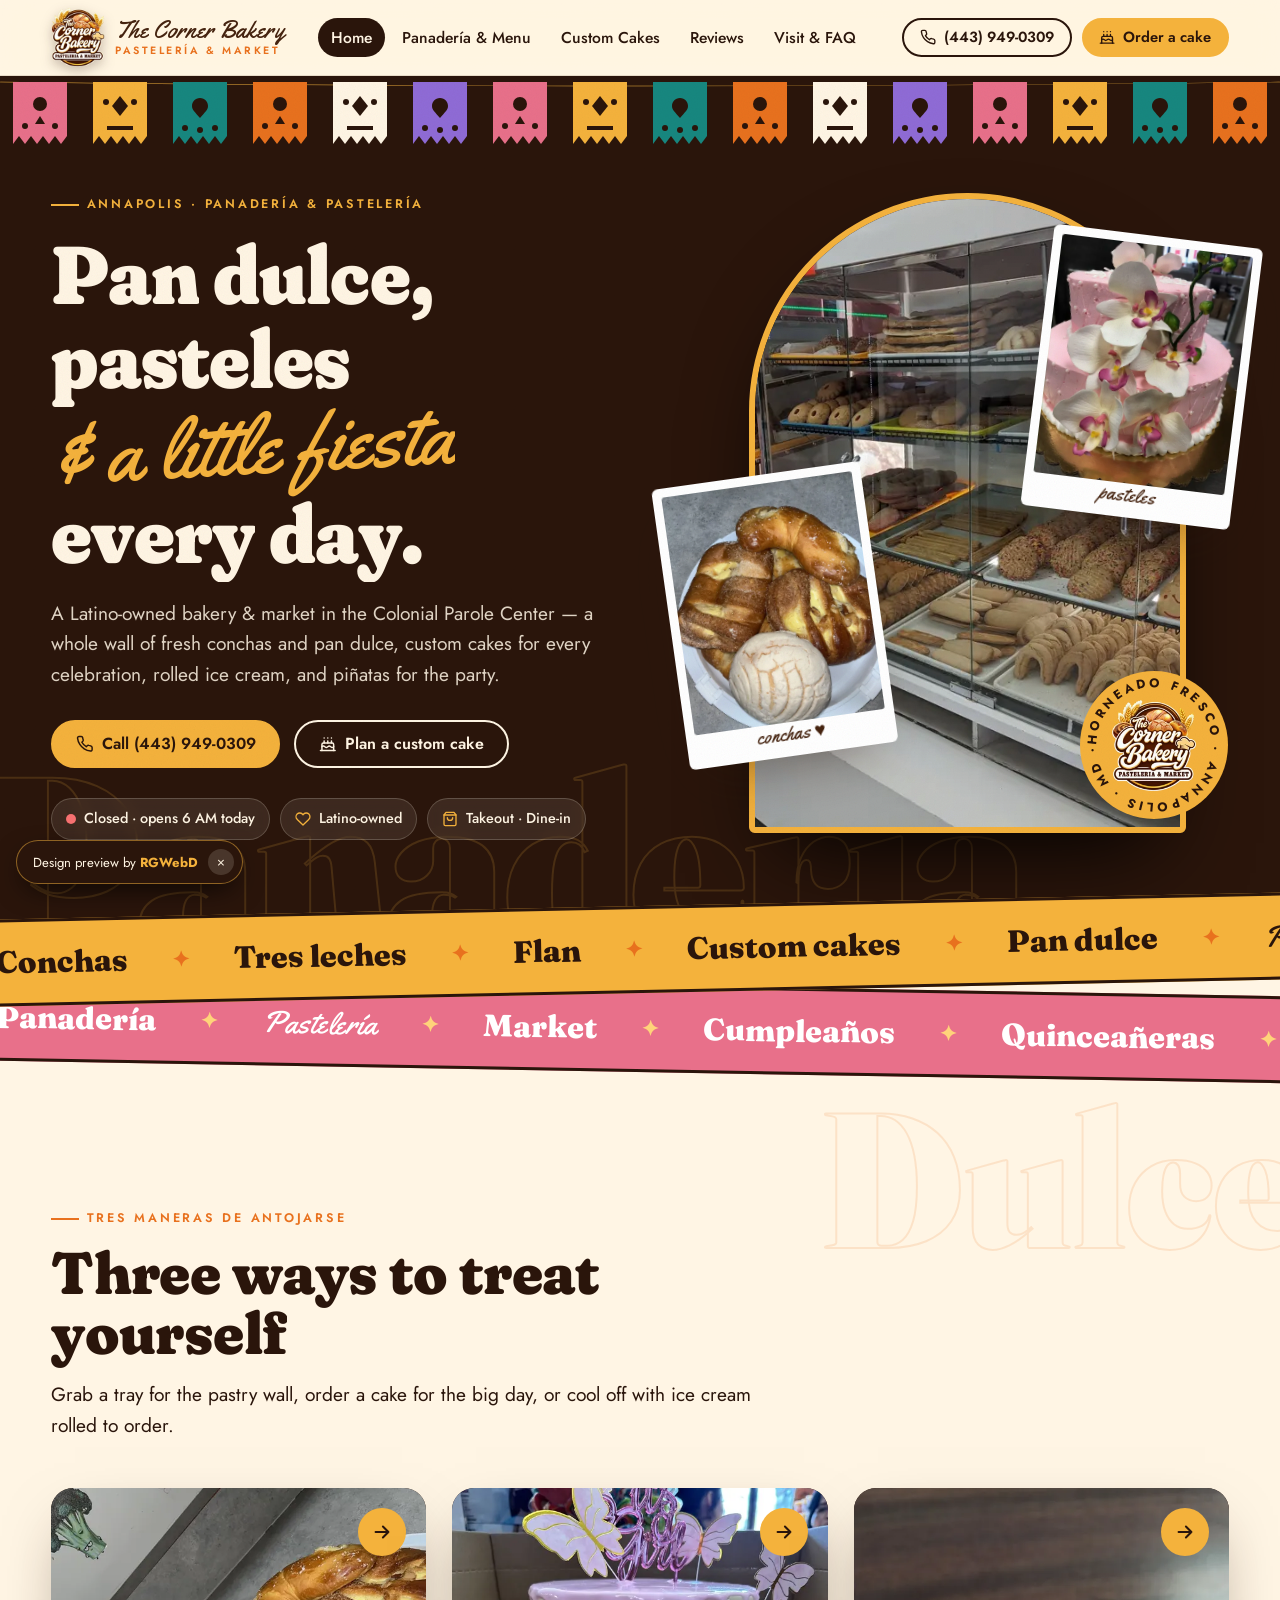
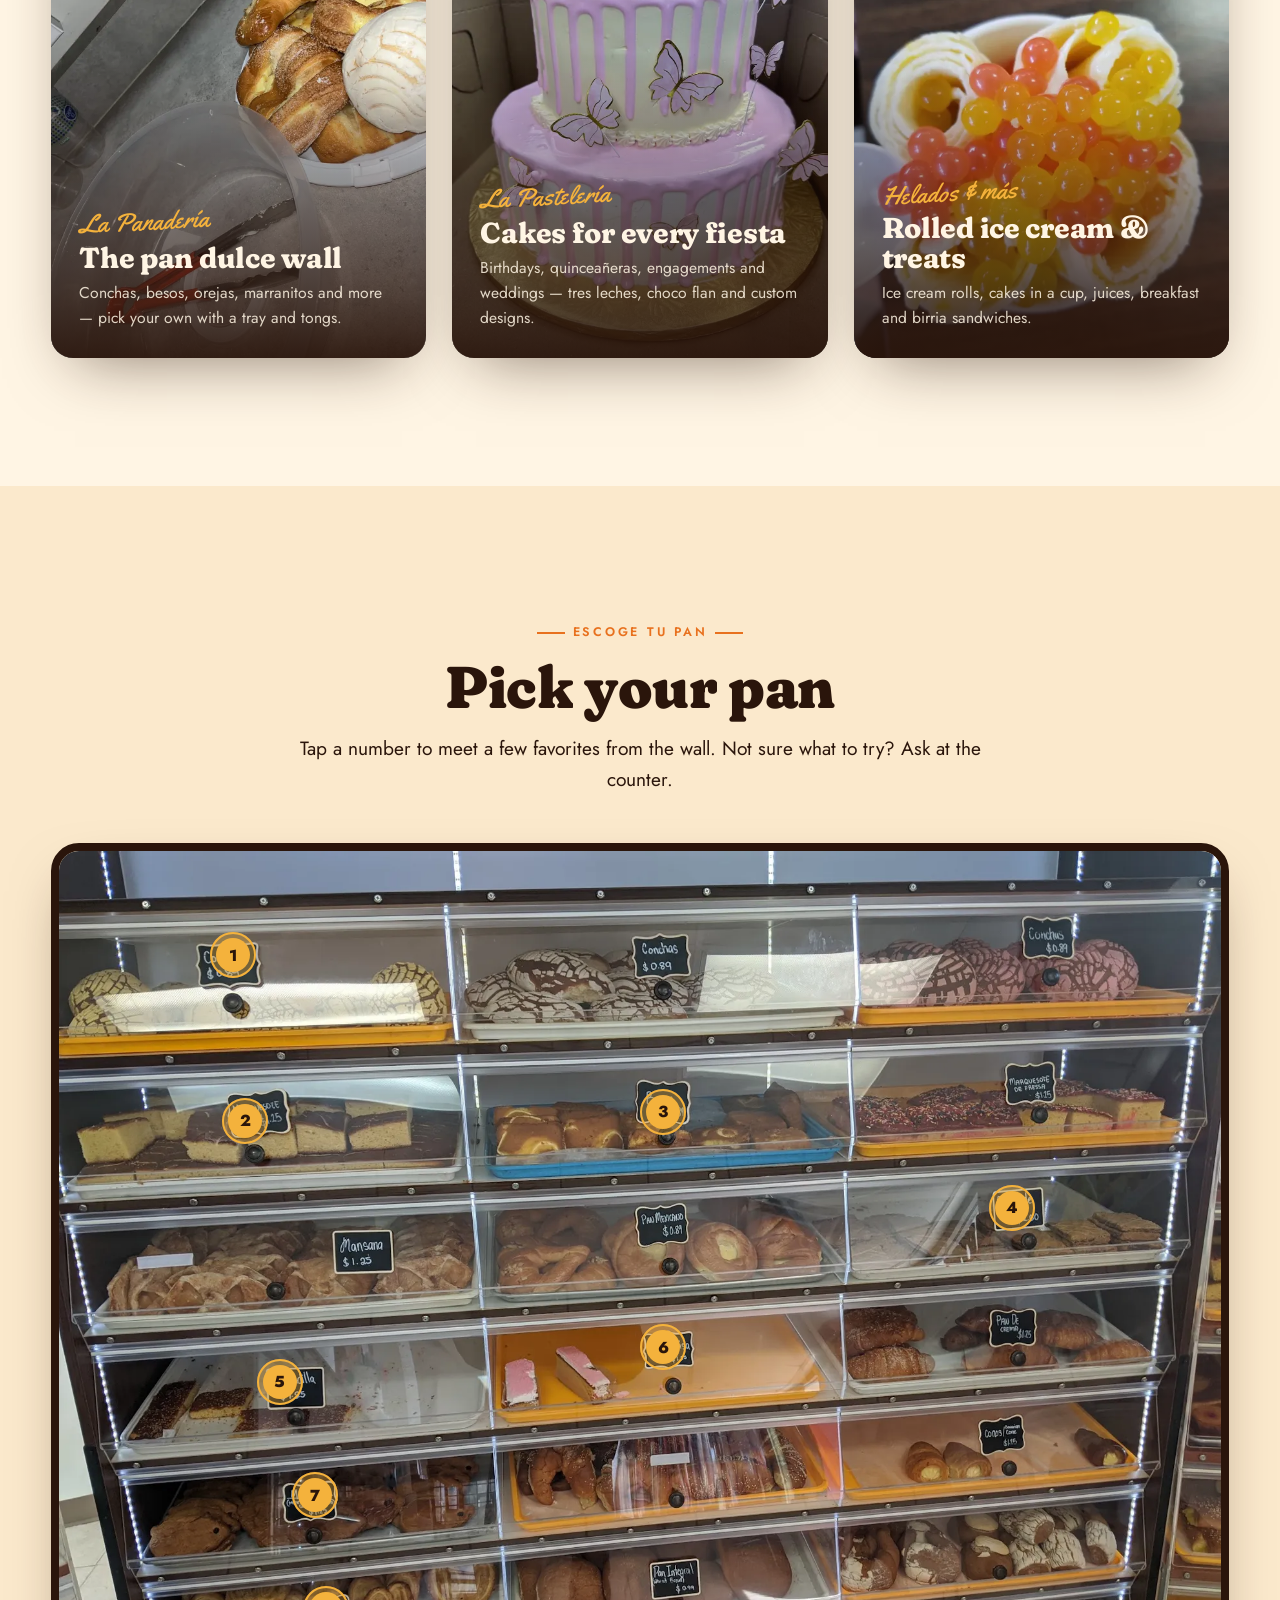
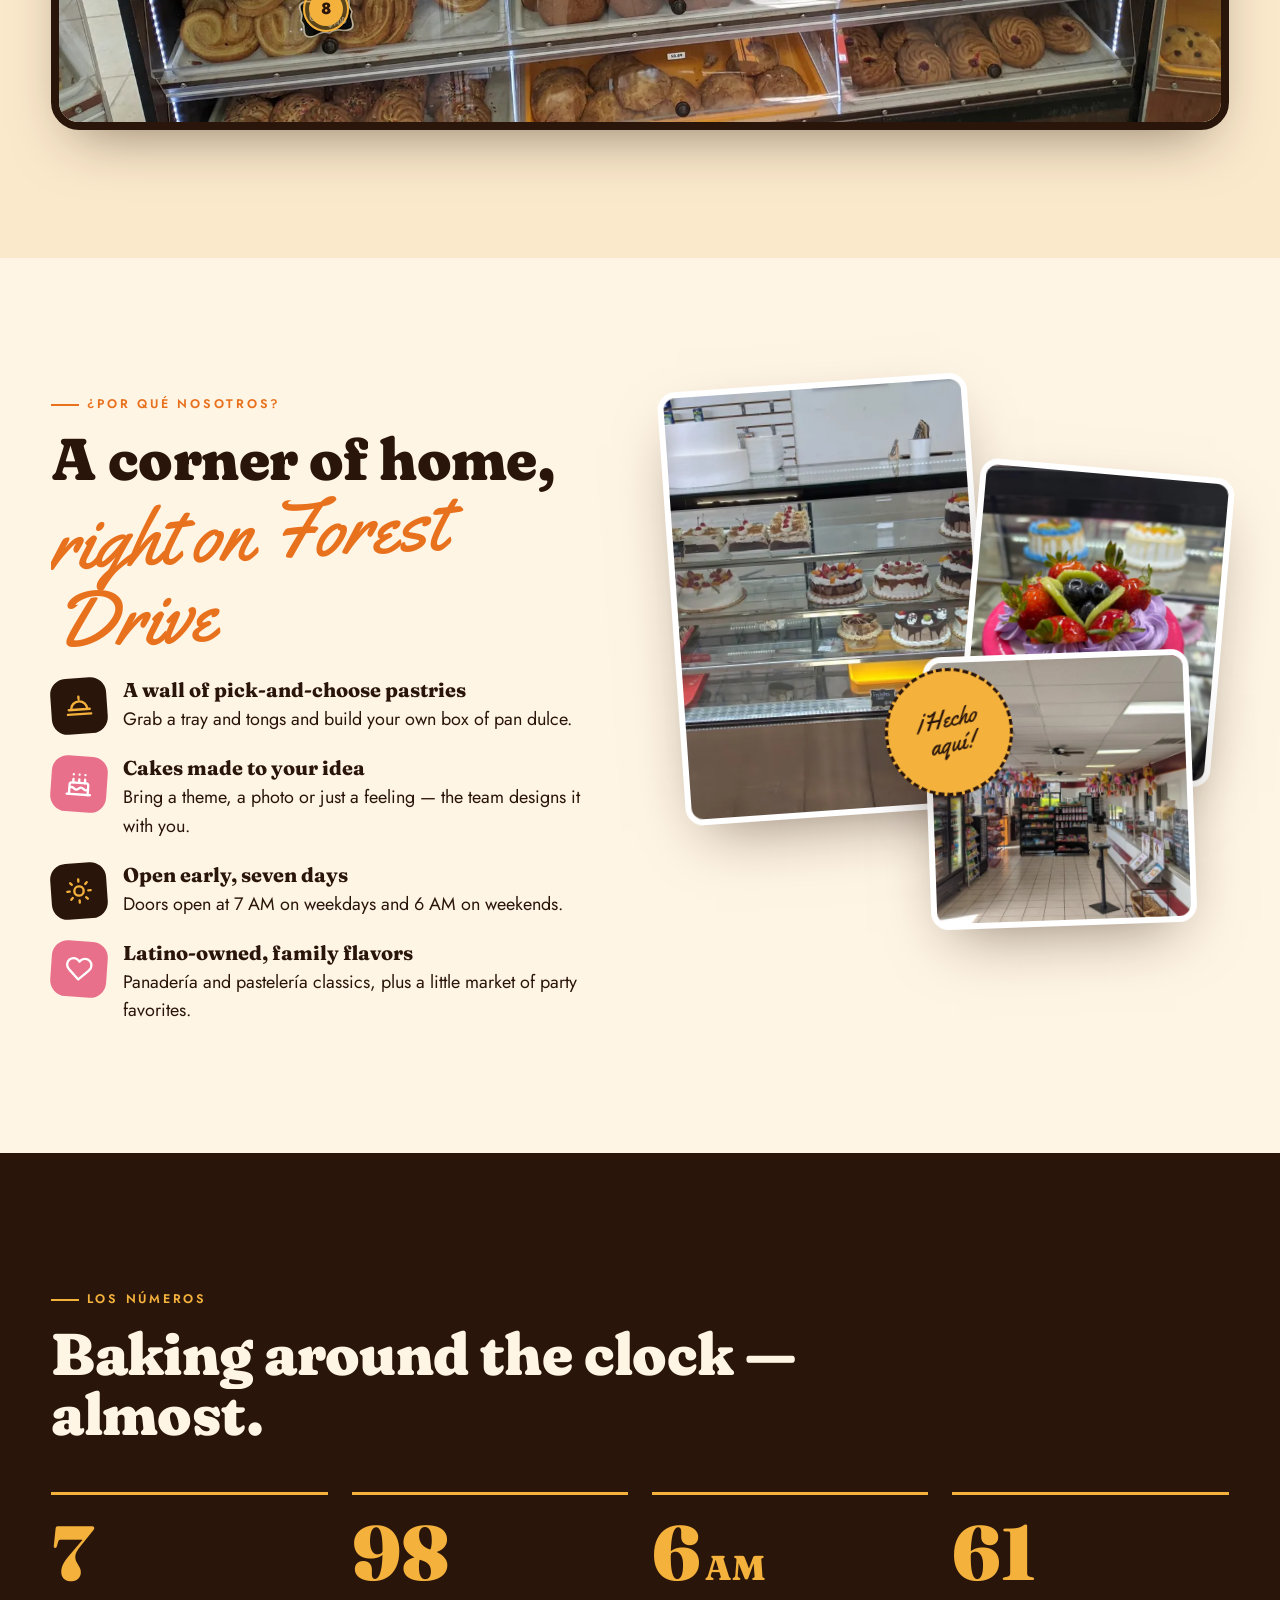
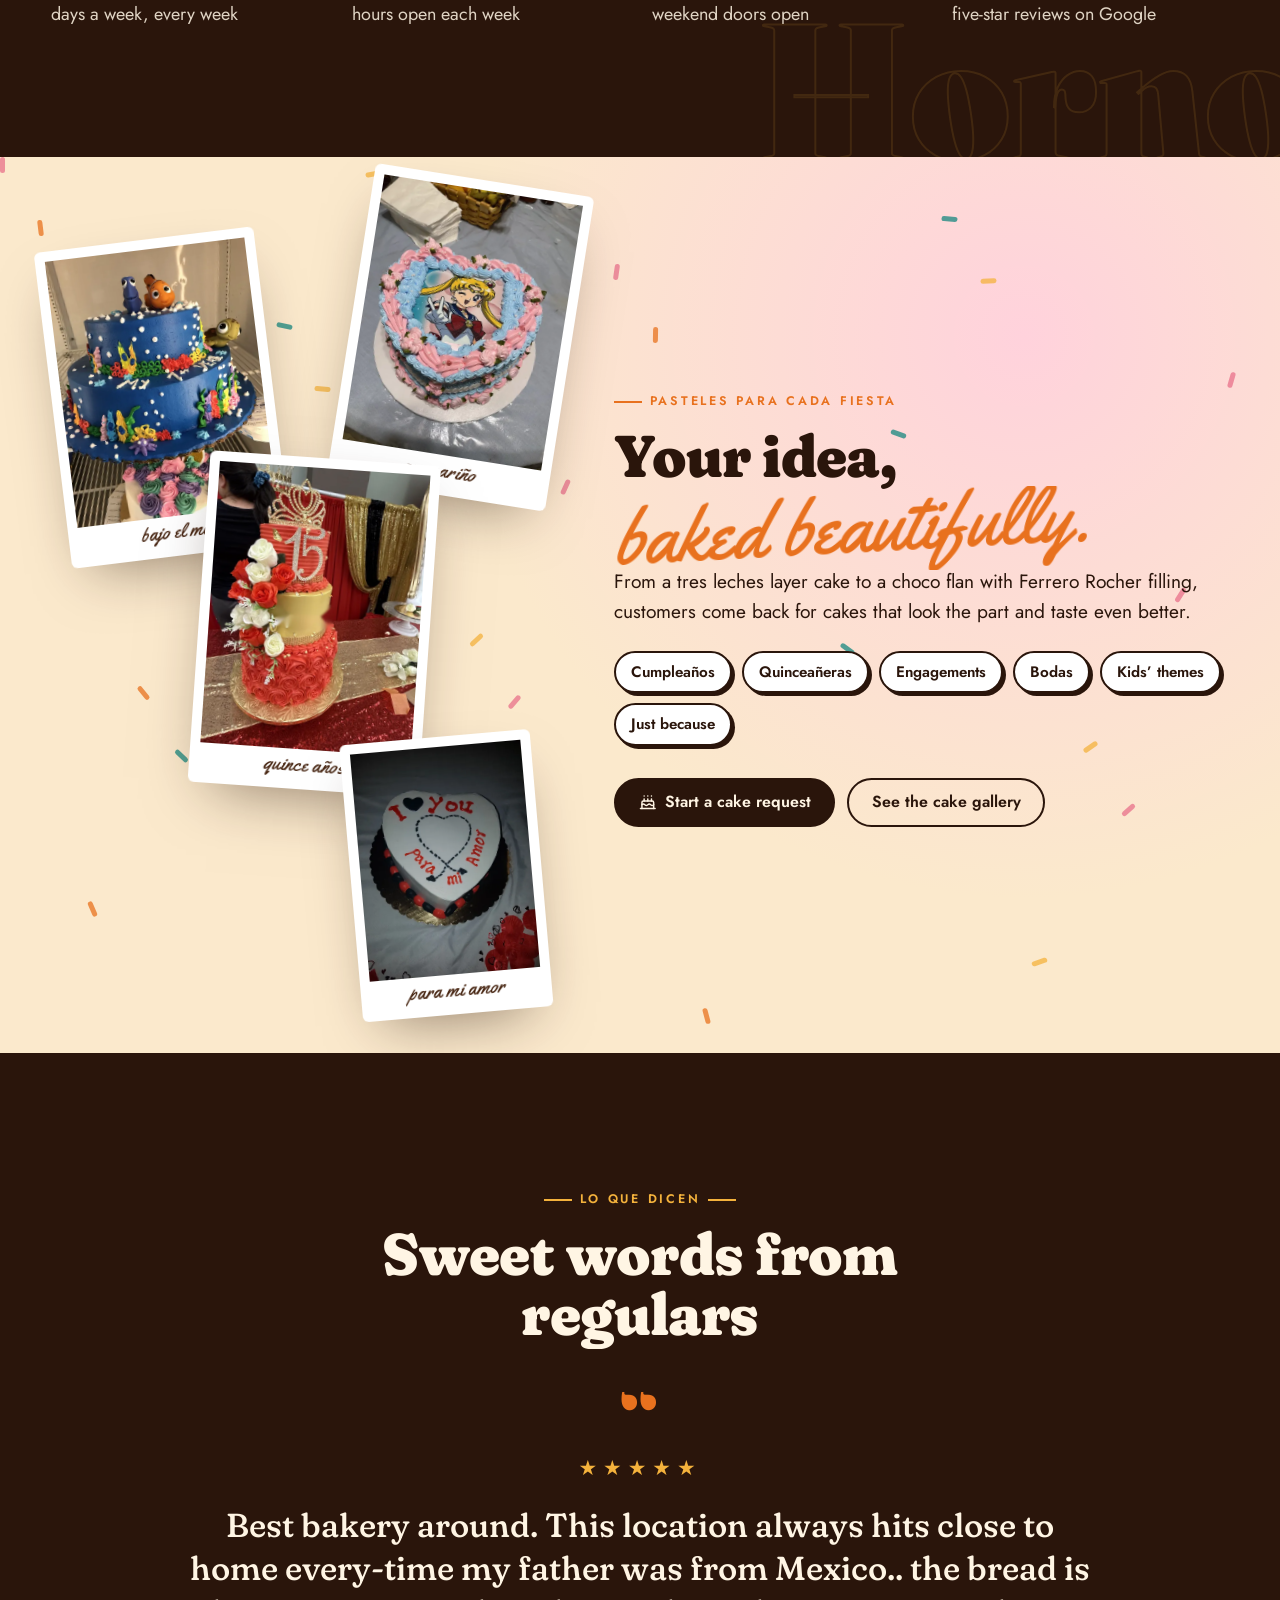
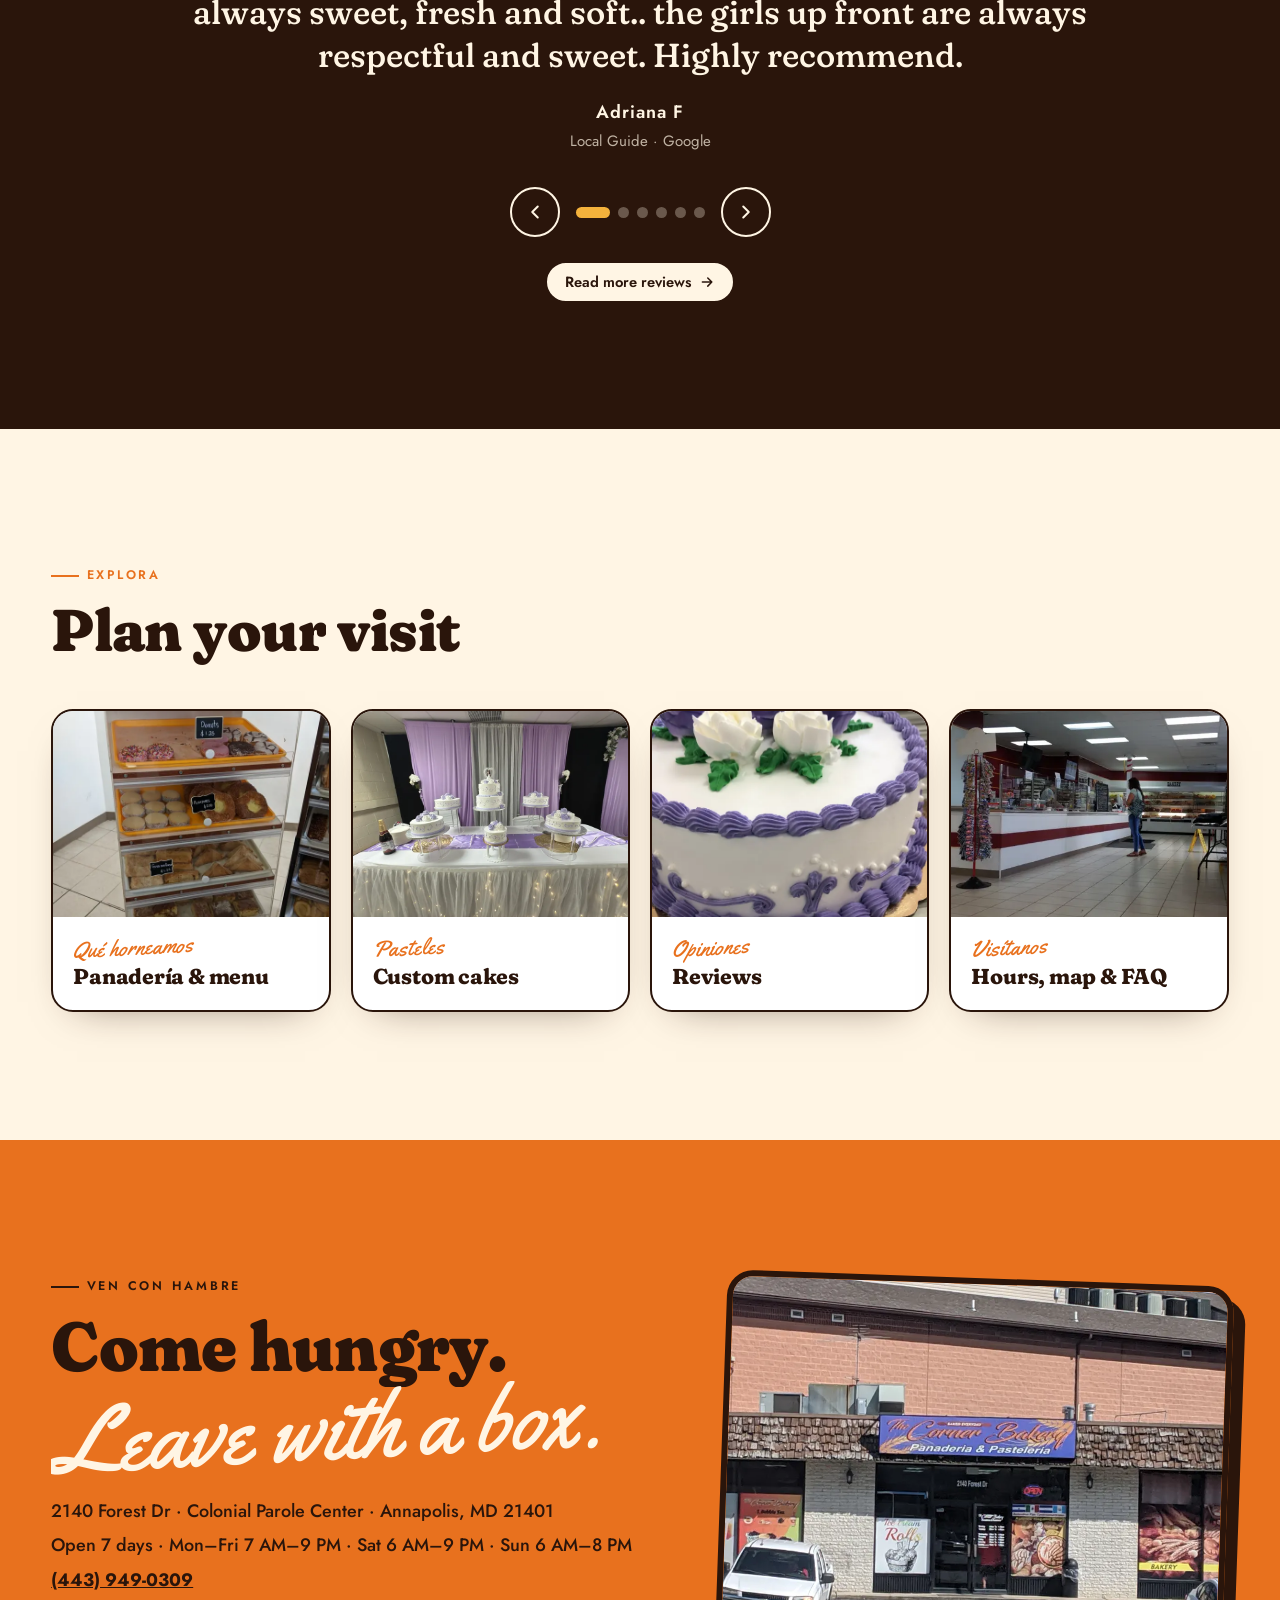
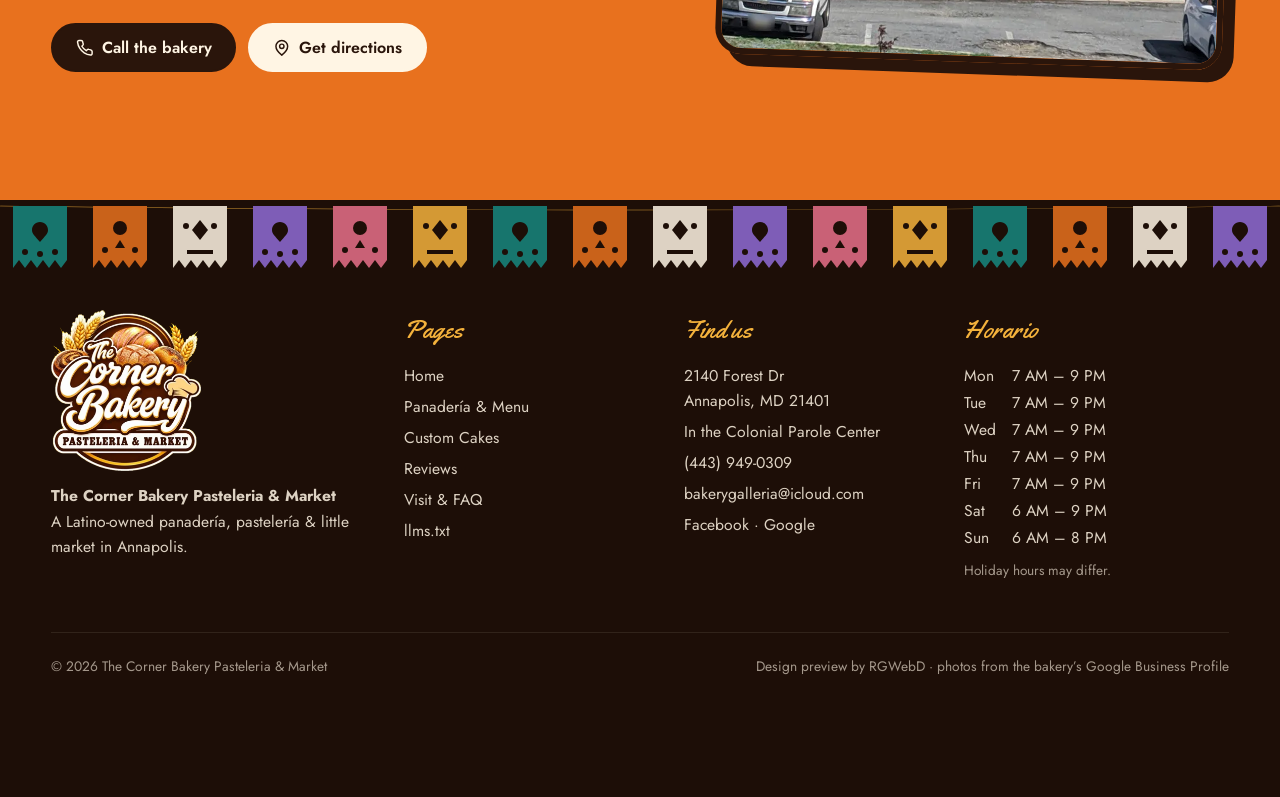
==== index.html @ e7906a36 "Build v1: 5 pages + 404, generator, SEO files" ====
<!doctype html><html lang="en"><head><meta charset="utf-8">
<meta name="viewport" content="width=device-width,initial-scale=1,viewport-fit=cover">
<title>The Corner Bakery Pastelería &amp; Market | Latino Bakery in Annapolis, MD</title><meta name="description" content="Latino-owned panadería &amp; pastelería in Annapolis, MD: conchas and pan dulce, custom birthday &amp; quinceañera cakes, tres leches, flan, rolled ice cream and piñatas. 2140 Forest Dr · (443) 949-0309.">
<link rel="canonical" href="https://rgwebd.github.io/cornerbakery-annapolis/"><meta name="theme-color" content="#2a150b">
<meta property="og:type" content="website"><meta property="og:site_name" content="The Corner Bakery Pasteleria & Market"><meta property="og:title" content="The Corner Bakery Pastelería &amp; Market | Latino Bakery in Annapolis, MD"><meta property="og:description" content="Latino-owned panadería &amp; pastelería in Annapolis, MD: conchas and pan dulce, custom birthday &amp; quinceañera cakes, tres leches, flan, rolled ice cream and piñatas. 2140 Forest Dr · (443) 949-0309."><meta property="og:url" content="https://rgwebd.github.io/cornerbakery-annapolis/"><meta property="og:image" content="https://rgwebd.github.io/cornerbakery-annapolis/assets/og-image.jpg"><meta property="og:image:width" content="1200"><meta property="og:image:height" content="630"><meta property="og:locale" content="en_US">
<meta name="twitter:card" content="summary_large_image"><meta name="twitter:title" content="The Corner Bakery Pastelería &amp; Market | Latino Bakery in Annapolis, MD"><meta name="twitter:description" content="Latino-owned panadería &amp; pastelería in Annapolis, MD: conchas and pan dulce, custom birthday &amp; quinceañera cakes, tres leches, flan, rolled ice cream and piñatas. 2140 Forest Dr · (443) 949-0309."><meta name="twitter:image" content="https://rgwebd.github.io/cornerbakery-annapolis/assets/og-image.jpg">
<link rel="icon" href="favicon.ico" sizes="any"><link rel="icon" type="image/png" sizes="32x32" href="assets/brand/favicon-32.png"><link rel="apple-touch-icon" href="apple-touch-icon.png">
<link rel="preconnect" href="https://fonts.googleapis.com"><link rel="preconnect" href="https://fonts.gstatic.com" crossorigin>
<link href="https://fonts.googleapis.com/css2?family=Fraunces:opsz,wght,SOFT,WONK@9..144,500..900,0..100,0..1&family=Jost:wght@400;500;600;700&family=Yellowtail&display=swap" rel="stylesheet">
<link rel="stylesheet" href="assets/styles.css?v=5"><script type="application/ld+json">{"@context": "https://schema.org", "@type": "Bakery", "@id": "https://rgwebd.github.io/cornerbakery-annapolis/#bakery", "name": "The Corner Bakery Pasteleria & Market", "alternateName": ["The Corner Bakery", "The Corner Bakery Cafe Panaderia y Pastelería"], "url": "https://rgwebd.github.io/cornerbakery-annapolis/", "image": ["https://rgwebd.github.io/cornerbakery-annapolis/assets/og-image.jpg", "https://rgwebd.github.io/cornerbakery-annapolis/assets/img/g23.webp", "https://rgwebd.github.io/cornerbakery-annapolis/assets/img/g24.webp"], "logo": "https://rgwebd.github.io/cornerbakery-annapolis/assets/brand/logo-640.png", "telephone": "+14439490309", "email": "bakerygalleria@icloud.com", "address": {"@type": "PostalAddress", "streetAddress": "2140 Forest Dr", "addressLocality": "Annapolis", "addressRegion": "MD", "postalCode": "21401", "addressCountry": "US"}, "geo": {"@type": "GeoCoordinates", "latitude": 38.9779628, "longitude": -76.536517}, "hasMap": "https://www.google.com/maps/place/The+Corner+Bakery+Pasteleria+%26+Market/@38.9779628,-76.536517,16z/data=!4m6!3m5!1s0x89b7f6c5efd0cb41:0xc60131baa17e5c86!8m2!3d38.9779628!4d-76.536517!16s%2Fg%2F11f4m7khv6", "sameAs": ["https://www.facebook.com/TheCornerBakeryCafePasteleria/", "https://www.google.com/maps/place/The+Corner+Bakery+Pasteleria+%26+Market/@38.9779628,-76.536517,16z/data=!4m6!3m5!1s0x89b7f6c5efd0cb41:0xc60131baa17e5c86!8m2!3d38.9779628!4d-76.536517!16s%2Fg%2F11f4m7khv6"], "servesCuisine": ["Latin American", "Bakery", "Desserts"], "openingHoursSpecification": [{"@type": "OpeningHoursSpecification", "dayOfWeek": ["Monday", "Tuesday", "Wednesday", "Thursday", "Friday"], "opens": "07:00", "closes": "21:00"}, {"@type": "OpeningHoursSpecification", "dayOfWeek": "Saturday", "opens": "06:00", "closes": "21:00"}, {"@type": "OpeningHoursSpecification", "dayOfWeek": "Sunday", "opens": "06:00", "closes": "20:00"}], "paymentAccepted": "Credit card, debit card, NFC mobile payments", "amenityFeature": [{"@type": "LocationFeatureSpecification", "name": "Takeout", "value": true}, {"@type": "LocationFeatureSpecification", "name": "Dine-in", "value": true}, {"@type": "LocationFeatureSpecification", "name": "Wheelchair accessible parking lot", "value": true}], "aggregateRating": {"@type": "AggregateRating", "ratingValue": 3.7, "reviewCount": 108, "bestRating": 5}, "review": [{"@type": "Review", "author": {"@type": "Person", "name": "Adriana F"}, "reviewRating": {"@type": "Rating", "ratingValue": 5, "bestRating": 5}, "reviewBody": "Best bakery around. This location always hits close to home every-time my father was from Mexico.. the bread is always sweet, fresh and soft.. the girls up front are always respectful and sweet. Highly recommend.", "publisher": {"@type": "Organization", "name": "Google"}}, {"@type": "Review", "author": {"@type": "Person", "name": "Andrew Crawford"}, "reviewRating": {"@type": "Rating", "ratingValue": 5, "bestRating": 5}, "reviewBody": "This place is a gem. Best Flan in the state. Very unique baked goods and treats. Swing by and check it out. The smell of the bakery will let you know you are the right place!", "publisher": {"@type": "Organization", "name": "Google"}}, {"@type": "Review", "author": {"@type": "Person", "name": "jeffey martinez"}, "reviewRating": {"@type": "Rating", "ratingValue": 5, "bestRating": 5}, "reviewBody": "This bakery did a great job making a special requested design for a birthday. The staff listened to what I wanted and surpassed our expectation! I would highly recommend them. Will definitely be coming back again", "publisher": {"@type": "Organization", "name": "Google"}}, {"@type": "Review", "author": {"@type": "Person", "name": "Monica Yupe"}, "reviewRating": {"@type": "Rating", "ratingValue": 5, "bestRating": 5}, "reviewBody": "Absolutely stunning birthday cake! Not only was it beautifully decorated, it. tasted amazing too. We will definitely come back request more cakes :)", "publisher": {"@type": "Organization", "name": "Google"}}, {"@type": "Review", "author": {"@type": "Person", "name": "Madeleine Sofia Sanchez"}, "reviewRating": {"@type": "Rating", "ratingValue": 5, "bestRating": 5}, "reviewBody": "My brother ordered me a choco flan with rocher ferrero filling and it was so good 😊 All my guest really loved the taste of the cake as well. Thank you for this wonderful birthday cake.", "publisher": {"@type": "Organization", "name": "Google"}}, {"@type": "Review", "author": {"@type": "Person", "name": "M F"}, "reviewRating": {"@type": "Rating", "ratingValue": 5, "bestRating": 5}, "reviewBody": "I ordered a custom cake for my son’s 2nd birthday , it was better than expected and it was delicious. 100% recommend and will be ordering from here again.", "publisher": {"@type": "Organization", "name": "Google"}}], "knowsAbout": ["Pan dulce", "Conchas", "Custom cakes", "Birthday cakes", "Tres leches cake", "Flan", "Rolled ice cream", "Piñatas"]}</script><script type="application/ld+json">{"@context": "https://schema.org", "@type": "WebSite", "name": "The Corner Bakery Pasteleria & Market", "url": "https://rgwebd.github.io/cornerbakery-annapolis/"}</script></head><body class="grain"><a class="skip" href="#main">Skip to content</a><div class="progress" aria-hidden="true"></div>
<div class="holiday" role="note" hidden><b>Thanksgiving week:</b> our flyer says we’re <i lang="es">¡abierto toda la noche!</i> on Thu, Nov 26 — holiday hours may differ, so <a href="tel:+14439490309">call (443) 949-0309</a> to confirm. <button type="button" aria-label="Dismiss holiday notice" style="position:absolute;right:10px;top:50%;translate:0 -50%;background:none;border:0;color:inherit;font-size:1.2rem">×</button></div>
<header class="nav"><div class="wrap">
<a class="brand" href="index.html" aria-label="The Corner Bakery home"><img src="assets/brand/logo-160.webp" width="160" height="173" alt="The Corner Bakery logo"><span><b>The Corner Bakery</b><small>Pastelería &amp; Market</small></span></a>
<nav aria-label="Main"><ul class="menu"><li><a href="index.html" aria-current="page">Home</a></li><li><a href="menu.html">Panadería & Menu</a></li><li><a href="cakes.html">Custom Cakes</a></li><li><a href="reviews.html">Reviews</a></li><li><a href="visit.html">Visit & FAQ</a></li></ul></nav>
<div class="nav-cta"><a class="btn ghost sm hide-m mag" href="tel:+14439490309"><svg viewBox="0 0 24 24" fill="none" stroke="currentColor" stroke-width="2" stroke-linecap="round" stroke-linejoin="round" aria-hidden="true"><path d="M22 16.9v3a2 2 0 0 1-2.2 2 19.8 19.8 0 0 1-8.6-3.1 19.5 19.5 0 0 1-6-6A19.8 19.8 0 0 1 2.1 4.2 2 2 0 0 1 4.1 2h3a2 2 0 0 1 2 1.7c.1 1 .4 1.9.7 2.8a2 2 0 0 1-.5 2.1L8 9.9a16 16 0 0 0 6 6l1.3-1.3a2 2 0 0 1 2.1-.4c.9.3 1.8.6 2.8.7a2 2 0 0 1 1.7 2z"/></svg>(443) 949-0309</a><a class="btn gold sm mag" href="cakes.html#order"><svg viewBox="0 0 24 24" fill="none" stroke="currentColor" stroke-width="2" stroke-linecap="round" stroke-linejoin="round" aria-hidden="true"><path d="M20 21v-8a2 2 0 0 0-2-2H6a2 2 0 0 0-2 2v8"/><path d="M4 16s.5-1 2-1 2.5 2 4 2 2.5-2 4-2 2.5 2 4 2 2-1 2-1"/><path d="M2 21h20M7 8v3M12 8v3M17 8v3M7 4h.01M12 4h.01M17 4h.01"/></svg>Order a cake</a>
<button class="burger" type="button" aria-label="Open menu" aria-expanded="false" aria-controls="drawer"><span></span></button></div>
</div></header>
<div class="drawer" id="drawer" aria-hidden="true"><a class="dl" href="index.html" aria-current="page">Home<small>Inicio</small></a><a class="dl" href="menu.html">Panadería & Menu<small>Qué horneamos</small></a><a class="dl" href="cakes.html">Custom Cakes<small>Pasteles</small></a><a class="dl" href="reviews.html">Reviews<small>Opiniones</small></a><a class="dl" href="visit.html">Visit & FAQ<small>Visítanos</small></a><div class="row"><a class="btn gold" href="tel:+14439490309"><svg viewBox="0 0 24 24" fill="none" stroke="currentColor" stroke-width="2" stroke-linecap="round" stroke-linejoin="round" aria-hidden="true"><path d="M22 16.9v3a2 2 0 0 1-2.2 2 19.8 19.8 0 0 1-8.6-3.1 19.5 19.5 0 0 1-6-6A19.8 19.8 0 0 1 2.1 4.2 2 2 0 0 1 4.1 2h3a2 2 0 0 1 2 1.7c.1 1 .4 1.9.7 2.8a2 2 0 0 1-.5 2.1L8 9.9a16 16 0 0 0 6 6l1.3-1.3a2 2 0 0 1 2.1-.4c.9.3 1.8.6 2.8.7a2 2 0 0 1 1.7 2z"/></svg>Call (443) 949-0309</a><a class="btn light" href="https://www.google.com/maps/dir/?api=1&destination=The+Corner+Bakery+Pasteleria+%26+Market%2C+2140+Forest+Dr%2C+Annapolis%2C+MD+21401" target="_blank" rel="noopener"><svg viewBox="0 0 24 24" fill="none" stroke="currentColor" stroke-width="2" stroke-linecap="round" stroke-linejoin="round" aria-hidden="true"><path d="M20 10c0 6-8 12-8 12S4 16 4 10a8 8 0 0 1 16 0z"/><circle cx="12" cy="10" r="3"/></svg>Directions</a></div></div><main id="main">
<div class="loader" aria-hidden="true"><div class="half t"></div><div class="half b"></div><div class="lc"><svg class="steam" viewBox="0 0 100 60"><path d="M30 58c-8-12 8-18 0-30s6-18 0-26"/><path d="M50 58c-8-12 8-18 0-30s6-18 0-26"/><path d="M70 58c-8-12 8-18 0-30s6-18 0-26"/></svg><img src="assets/brand/logo-320.webp" width="320" height="345" alt=""><p>Recién horneado…</p></div></div>
<section class="hero"><div class="picado" aria-hidden="true"><svg viewBox="0 0 100 20" preserveAspectRatio="none"><path d="M0 6 Q50 14 100 6" stroke="#f4b23c" stroke-width=".4" fill="none"/></svg><ul><li><svg viewBox="0 0 54 62" aria-hidden="true"><defs><mask id="pm0"><rect width="54" height="62" fill="#fff"/><g fill="#000"><circle cx="27" cy="22" r="7"/><path d="M27 34l5 8h-10z"/><circle cx="12" cy="44" r="3"/><circle cx="42" cy="44" r="3"/><path d="M0 62 6 54l6 8 6-8 6 8 6-8 6 8 6-8 6 8 6-8v8z"/></g></mask></defs><rect width="54" height="62" fill="#e8708a" mask="url(#pm0)"/></svg></li><li><svg viewBox="0 0 54 62" aria-hidden="true"><defs><mask id="pm1"><rect width="54" height="62" fill="#fff"/><g fill="#000"><path d="M27 14l8 10-8 10-8-10z"/><circle cx="13" cy="20" r="3"/><circle cx="41" cy="20" r="3"/><path d="M14 44h26v4H14z"/><path d="M0 62 6 54l6 8 6-8 6 8 6-8 6 8 6-8 6 8 6-8v8z"/></g></mask></defs><rect width="54" height="62" fill="#f4b23c" mask="url(#pm1)"/></svg></li><li><svg viewBox="0 0 54 62" aria-hidden="true"><defs><mask id="pm2"><rect width="54" height="62" fill="#fff"/><g fill="#000"><path d="M27 16c5 0 8 4 8 8s-3 6-8 12c-5-6-8-8-8-12s3-8 8-8z"/><circle cx="12" cy="46" r="3"/><circle cx="27" cy="48" r="3"/><circle cx="42" cy="46" r="3"/><path d="M0 62 6 54l6 8 6-8 6 8 6-8 6 8 6-8 6 8 6-8v8z"/></g></mask></defs><rect width="54" height="62" fill="#17877f" mask="url(#pm2)"/></svg></li><li><svg viewBox="0 0 54 62" aria-hidden="true"><defs><mask id="pm3"><rect width="54" height="62" fill="#fff"/><g fill="#000"><circle cx="27" cy="22" r="7"/><path d="M27 34l5 8h-10z"/><circle cx="12" cy="44" r="3"/><circle cx="42" cy="44" r="3"/><path d="M0 62 6 54l6 8 6-8 6 8 6-8 6 8 6-8 6 8 6-8v8z"/></g></mask></defs><rect width="54" height="62" fill="#e8711e" mask="url(#pm3)"/></svg></li><li><svg viewBox="0 0 54 62" aria-hidden="true"><defs><mask id="pm4"><rect width="54" height="62" fill="#fff"/><g fill="#000"><path d="M27 14l8 10-8 10-8-10z"/><circle cx="13" cy="20" r="3"/><circle cx="41" cy="20" r="3"/><path d="M14 44h26v4H14z"/><path d="M0 62 6 54l6 8 6-8 6 8 6-8 6 8 6-8 6 8 6-8v8z"/></g></mask></defs><rect width="54" height="62" fill="#fff5e4" mask="url(#pm4)"/></svg></li><li><svg viewBox="0 0 54 62" aria-hidden="true"><defs><mask id="pm5"><rect width="54" height="62" fill="#fff"/><g fill="#000"><path d="M27 16c5 0 8 4 8 8s-3 6-8 12c-5-6-8-8-8-12s3-8 8-8z"/><circle cx="12" cy="46" r="3"/><circle cx="27" cy="48" r="3"/><circle cx="42" cy="46" r="3"/><path d="M0 62 6 54l6 8 6-8 6 8 6-8 6 8 6-8 6 8 6-8v8z"/></g></mask></defs><rect width="54" height="62" fill="#8f6bd6" mask="url(#pm5)"/></svg></li><li><svg viewBox="0 0 54 62" aria-hidden="true"><defs><mask id="pm6"><rect width="54" height="62" fill="#fff"/><g fill="#000"><circle cx="27" cy="22" r="7"/><path d="M27 34l5 8h-10z"/><circle cx="12" cy="44" r="3"/><circle cx="42" cy="44" r="3"/><path d="M0 62 6 54l6 8 6-8 6 8 6-8 6 8 6-8 6 8 6-8v8z"/></g></mask></defs><rect width="54" height="62" fill="#e8708a" mask="url(#pm6)"/></svg></li><li><svg viewBox="0 0 54 62" aria-hidden="true"><defs><mask id="pm7"><rect width="54" height="62" fill="#fff"/><g fill="#000"><path d="M27 14l8 10-8 10-8-10z"/><circle cx="13" cy="20" r="3"/><circle cx="41" cy="20" r="3"/><path d="M14 44h26v4H14z"/><path d="M0 62 6 54l6 8 6-8 6 8 6-8 6 8 6-8 6 8 6-8v8z"/></g></mask></defs><rect width="54" height="62" fill="#f4b23c" mask="url(#pm7)"/></svg></li><li><svg viewBox="0 0 54 62" aria-hidden="true"><defs><mask id="pm8"><rect width="54" height="62" fill="#fff"/><g fill="#000"><path d="M27 16c5 0 8 4 8 8s-3 6-8 12c-5-6-8-8-8-12s3-8 8-8z"/><circle cx="12" cy="46" r="3"/><circle cx="27" cy="48" r="3"/><circle cx="42" cy="46" r="3"/><path d="M0 62 6 54l6 8 6-8 6 8 6-8 6 8 6-8 6 8 6-8v8z"/></g></mask></defs><rect width="54" height="62" fill="#17877f" mask="url(#pm8)"/></svg></li><li><svg viewBox="0 0 54 62" aria-hidden="true"><defs><mask id="pm9"><rect width="54" height="62" fill="#fff"/><g fill="#000"><circle cx="27" cy="22" r="7"/><path d="M27 34l5 8h-10z"/><circle cx="12" cy="44" r="3"/><circle cx="42" cy="44" r="3"/><path d="M0 62 6 54l6 8 6-8 6 8 6-8 6 8 6-8 6 8 6-8v8z"/></g></mask></defs><rect width="54" height="62" fill="#e8711e" mask="url(#pm9)"/></svg></li><li><svg viewBox="0 0 54 62" aria-hidden="true"><defs><mask id="pm10"><rect width="54" height="62" fill="#fff"/><g fill="#000"><path d="M27 14l8 10-8 10-8-10z"/><circle cx="13" cy="20" r="3"/><circle cx="41" cy="20" r="3"/><path d="M14 44h26v4H14z"/><path d="M0 62 6 54l6 8 6-8 6 8 6-8 6 8 6-8 6 8 6-8v8z"/></g></mask></defs><rect width="54" height="62" fill="#fff5e4" mask="url(#pm10)"/></svg></li><li><svg viewBox="0 0 54 62" aria-hidden="true"><defs><mask id="pm11"><rect width="54" height="62" fill="#fff"/><g fill="#000"><path d="M27 16c5 0 8 4 8 8s-3 6-8 12c-5-6-8-8-8-12s3-8 8-8z"/><circle cx="12" cy="46" r="3"/><circle cx="27" cy="48" r="3"/><circle cx="42" cy="46" r="3"/><path d="M0 62 6 54l6 8 6-8 6 8 6-8 6 8 6-8 6 8 6-8v8z"/></g></mask></defs><rect width="54" height="62" fill="#8f6bd6" mask="url(#pm11)"/></svg></li><li><svg viewBox="0 0 54 62" aria-hidden="true"><defs><mask id="pm12"><rect width="54" height="62" fill="#fff"/><g fill="#000"><circle cx="27" cy="22" r="7"/><path d="M27 34l5 8h-10z"/><circle cx="12" cy="44" r="3"/><circle cx="42" cy="44" r="3"/><path d="M0 62 6 54l6 8 6-8 6 8 6-8 6 8 6-8 6 8 6-8v8z"/></g></mask></defs><rect width="54" height="62" fill="#e8708a" mask="url(#pm12)"/></svg></li><li><svg viewBox="0 0 54 62" aria-hidden="true"><defs><mask id="pm13"><rect width="54" height="62" fill="#fff"/><g fill="#000"><path d="M27 14l8 10-8 10-8-10z"/><circle cx="13" cy="20" r="3"/><circle cx="41" cy="20" r="3"/><path d="M14 44h26v4H14z"/><path d="M0 62 6 54l6 8 6-8 6 8 6-8 6 8 6-8 6 8 6-8v8z"/></g></mask></defs><rect width="54" height="62" fill="#f4b23c" mask="url(#pm13)"/></svg></li><li><svg viewBox="0 0 54 62" aria-hidden="true"><defs><mask id="pm14"><rect width="54" height="62" fill="#fff"/><g fill="#000"><path d="M27 16c5 0 8 4 8 8s-3 6-8 12c-5-6-8-8-8-12s3-8 8-8z"/><circle cx="12" cy="46" r="3"/><circle cx="27" cy="48" r="3"/><circle cx="42" cy="46" r="3"/><path d="M0 62 6 54l6 8 6-8 6 8 6-8 6 8 6-8 6 8 6-8v8z"/></g></mask></defs><rect width="54" height="62" fill="#17877f" mask="url(#pm14)"/></svg></li><li><svg viewBox="0 0 54 62" aria-hidden="true"><defs><mask id="pm15"><rect width="54" height="62" fill="#fff"/><g fill="#000"><circle cx="27" cy="22" r="7"/><path d="M27 34l5 8h-10z"/><circle cx="12" cy="44" r="3"/><circle cx="42" cy="44" r="3"/><path d="M0 62 6 54l6 8 6-8 6 8 6-8 6 8 6-8 6 8 6-8v8z"/></g></mask></defs><rect width="54" height="62" fill="#e8711e" mask="url(#pm15)"/></svg></li></ul></div><div class="giant" aria-hidden="true">Panadería</div>
<div class="wrap hero-grid">
<div class="hero-copy"><span class="eyebrow" style="color:var(--gold)">Annapolis · Panadería &amp; Pastelería</span>
<h1 class="split" style="margin-top:18px">Pan dulce, pasteles <span class="script">&amp; a little fiesta</span> every day.</h1>
<p class="lead rv d2">A Latino-owned bakery &amp; market in the Colonial Parole Center — a whole wall of fresh conchas and pan dulce, custom cakes for every celebration, rolled ice cream, and piñatas for the party.</p>
<div class="ctas rv d3"><a class="btn gold mag" href="tel:+14439490309"><svg viewBox="0 0 24 24" fill="none" stroke="currentColor" stroke-width="2" stroke-linecap="round" stroke-linejoin="round" aria-hidden="true"><path d="M22 16.9v3a2 2 0 0 1-2.2 2 19.8 19.8 0 0 1-8.6-3.1 19.5 19.5 0 0 1-6-6A19.8 19.8 0 0 1 2.1 4.2 2 2 0 0 1 4.1 2h3a2 2 0 0 1 2 1.7c.1 1 .4 1.9.7 2.8a2 2 0 0 1-.5 2.1L8 9.9a16 16 0 0 0 6 6l1.3-1.3a2 2 0 0 1 2.1-.4c.9.3 1.8.6 2.8.7a2 2 0 0 1 1.7 2z"/></svg>Call (443) 949-0309</a><a class="btn ghost light mag" href="cakes.html#order"><svg viewBox="0 0 24 24" fill="none" stroke="currentColor" stroke-width="2" stroke-linecap="round" stroke-linejoin="round" aria-hidden="true"><path d="M20 21v-8a2 2 0 0 0-2-2H6a2 2 0 0 0-2 2v8"/><path d="M4 16s.5-1 2-1 2.5 2 4 2 2.5-2 4-2 2.5 2 4 2 2-1 2-1"/><path d="M2 21h20M7 8v3M12 8v3M17 8v3M7 4h.01M12 4h.01M17 4h.01"/></svg>Plan a custom cake</a></div>
<div class="trust rv d3"><span class="chip live" aria-live="polite"><span class="dot"></span><span class="lt">Open daily · 6–7 AM to 8–9 PM</span></span><span class="chip"><svg viewBox="0 0 24 24" fill="none" stroke="currentColor" stroke-width="2" stroke-linecap="round" stroke-linejoin="round" aria-hidden="true"><path d="M20.8 4.6a5.5 5.5 0 0 0-7.8 0L12 5.7l-1-1.1a5.5 5.5 0 0 0-7.8 7.8l1 1.1L12 21l7.8-7.5 1-1.1a5.5 5.5 0 0 0 0-7.8z"/></svg>Latino-owned</span><span class="chip"><svg viewBox="0 0 24 24" fill="none" stroke="currentColor" stroke-width="2" stroke-linecap="round" stroke-linejoin="round" aria-hidden="true"><path d="M6 2 3 6v14a2 2 0 0 0 2 2h14a2 2 0 0 0 2-2V6l-3-4z"/><path d="M3 6h18M16 10a4 4 0 0 1-8 0"/></svg>Takeout · Dine-in</span></div>
</div>
<div class="hero-art">
<div class="arch"><img src="assets/img/g24-s.webp" srcset="assets/img/g24-s.webp 800w, assets/img/g24.webp 1700w" sizes="(max-width:900px) 92vw, 46vw" width="1700" height="1500" alt="Self-serve pan dulce wall and glass pastry cases inside The Corner Bakery" fetchpriority="high"></div>
<figure class="polaroid p1" data-speed=".12"><img src="assets/img/g31-s.webp" srcset="assets/img/g31-s.webp 600w, assets/img/g31.webp 1350w" sizes="220px" width="1350" height="1800" alt="Conchas and sweet breads on a plate" loading="lazy" decoding="async"><figcaption>conchas ♥</figcaption></figure>
<figure class="polaroid p2" data-speed="-.1"><img src="assets/img/g07-s.webp" srcset="assets/img/g07-s.webp 600w, assets/img/g07.webp 1350w" sizes="220px" width="1350" height="1800" alt="Two-tier pink cake with white orchids" loading="lazy" decoding="async"><figcaption>pasteles</figcaption></figure>
<div class="stamp-wrap" aria-hidden="true"><svg class="ring stamp" viewBox="0 0 150 150" style="position:absolute;inset:0;width:150px;height:150px"><defs><path id="cp" d="M75 75m-58 0a58 58 0 1 1 116 0a58 58 0 1 1-116 0"/></defs><circle cx="75" cy="75" r="74" fill="#f4b23c"/><text font-family="Jost" font-weight="700" font-size="12.5" letter-spacing="3.2" fill="#2a150b"><textPath href="#cp">HORNEADO FRESCO · ANNAPOLIS · MD · </textPath></text></svg><div class="logo"><img src="assets/brand/logo-160.webp" width="160" height="173" alt=""></div></div>
</div></div></section>
<div class="mqwrap"><div class="marquee" aria-hidden="true"><div class="mq"><span>Conchas</span><span>Tres leches</span><span>Flan</span><span>Custom cakes</span><span>Pan dulce</span><span><i>Pasteles en vaso</i></span><span>Rolled ice cream</span><span>Birria sandwiches</span><span>Piñatas</span><span>Conchas</span><span>Tres leches</span><span>Flan</span><span>Custom cakes</span><span>Pan dulce</span><span><i>Pasteles en vaso</i></span><span>Rolled ice cream</span><span>Birria sandwiches</span><span>Piñatas</span></div></div>
<div class="marquee alt" aria-hidden="true"><div class="mq"><span>Panadería</span><span><i>Pastelería</i></span><span>Market</span><span>Cumpleaños</span><span>Quinceañeras</span><span>Piñatas</span><span>Bodas</span><span><i>Recién horneado</i></span><span>Panadería</span><span><i>Pastelería</i></span><span>Market</span><span>Cumpleaños</span><span>Quinceañeras</span><span>Piñatas</span><span>Bodas</span><span><i>Recién horneado</i></span></div></div></div>

<section class="sec"><div class="bgword" aria-hidden="true">Dulce</div><div class="wrap">
<div class="sec-head"><span class="eyebrow">Tres maneras de antojarse</span><h2 class="split">Three ways to treat yourself</h2><p class="lead rv">Grab a tray for the pastry wall, order a cake for the big day, or cool off with ice cream rolled to order.</p></div>
<div class="trio">
<a class="card tilt rv" href="menu.html#panaderia"><img src="assets/img/g37-s.webp" srcset="assets/img/g37-s.webp 600w, assets/img/g37.webp 1350w" sizes="(max-width:900px) 92vw, 33vw" width="1350" height="1800" alt="Self-serve tray and tongs with conchas" loading="lazy" decoding="async"><span class="arrow"><svg viewBox="0 0 24 24" width="22" height="22" fill="none" stroke="currentColor" stroke-width="2.2" stroke-linecap="round" stroke-linejoin="round" aria-hidden="true"><path d="M5 12h14M13 6l6 6-6 6"/></svg></span><div class="ct"><span class="script">La Panadería</span><h3>The pan dulce wall</h3><p>Conchas, besos, orejas, marranitos and more — pick your own with a tray and tongs.</p></div></a>
<a class="card tilt rv d1" href="cakes.html"><img src="assets/img/g11-s.webp" srcset="assets/img/g11-s.webp 600w, assets/img/g11.webp 1350w" sizes="(max-width:900px) 92vw, 33vw" width="1350" height="1800" alt="Two-tier lavender drip cake with butterflies" loading="lazy" decoding="async"><span class="arrow"><svg viewBox="0 0 24 24" width="22" height="22" fill="none" stroke="currentColor" stroke-width="2.2" stroke-linecap="round" stroke-linejoin="round" aria-hidden="true"><path d="M5 12h14M13 6l6 6-6 6"/></svg></span><div class="ct"><span class="script">La Pastelería</span><h3>Cakes for every fiesta</h3><p>Birthdays, quinceañeras, engagements and weddings — tres leches, choco flan and custom designs.</p></div></a>
<a class="card tilt rv d2" href="menu.html#helados"><img src="assets/img/g36-s.webp" srcset="assets/img/g36-s.webp 600w, assets/img/g36.webp 1350w" sizes="(max-width:900px) 92vw, 33vw" width="1350" height="1800" alt="Rolled ice cream topped with popping boba" loading="lazy" decoding="async"><span class="arrow"><svg viewBox="0 0 24 24" width="22" height="22" fill="none" stroke="currentColor" stroke-width="2.2" stroke-linecap="round" stroke-linejoin="round" aria-hidden="true"><path d="M5 12h14M13 6l6 6-6 6"/></svg></span><div class="ct"><span class="script">Helados &amp; más</span><h3>Rolled ice cream &amp; treats</h3><p>Ice cream rolls, cakes in a cup, juices, breakfast and birria sandwiches.</p></div></a>
</div></div></section>

<section class="sec paper"><div class="wrap">
<div class="sec-head center"><span class="eyebrow">Escoge tu pan</span><h2 class="split">Pick your pan</h2><p class="lead rv" style="margin-inline:auto">Tap a number to meet a few favorites from the wall. Not sure what to try? Ask at the counter.</p></div>
<div class="spot-stage rv"><img src="assets/img/g38-s.webp" srcset="assets/img/g38-s.webp 800w, assets/img/g38.webp 1800w" sizes="(max-width:1240px) 92vw, 1220px" width="1800" height="1350" alt="Pan dulce wall with chalk labels for conchas, besos, marquesote, orejas and more" loading="lazy" decoding="async"><button class="pin" type="button" style="left:15%;top:12%" aria-expanded="false" aria-controls="pop0" aria-label="Conchas">1</button><div class="pop below" id="pop0" role="dialog" aria-label="Conchas" hidden style="left:18%;top:12%"><b>Conchas</b>The classic shell-topped sweet bun — vanilla, chocolate and pink.</div><button class="pin" type="button" style="left:16%;top:31%" aria-expanded="false" aria-controls="pop1" aria-label="Marquesote">2</button><div class="pop below" id="pop1" role="dialog" aria-label="Marquesote" hidden style="left:18%;top:31%"><b>Marquesote</b>Soft, golden sponge cake squares.</div><button class="pin" type="button" style="left:52%;top:30%" aria-expanded="false" aria-controls="pop2" aria-label="Besos">3</button><div class="pop below" id="pop2" role="dialog" aria-label="Besos" hidden style="left:52%;top:30%"><b>Besos</b>Two domes of cake sandwiched together — a “kiss.”</div><button class="pin" type="button" style="left:82%;top:41%" aria-expanded="false" aria-controls="pop3" aria-label="Semita de piña">4</button><div class="pop" id="pop3" role="dialog" aria-label="Semita de piña" hidden style="left:82%;top:41%"><b>Semita de piña</b>A filled sweet bread with pineapple.</div><button class="pin" type="button" style="left:19%;top:61%" aria-expanded="false" aria-controls="pop4" aria-label="Quesadilla">5</button><div class="pop" id="pop4" role="dialog" aria-label="Quesadilla" hidden style="left:19%;top:61%"><b>Quesadilla</b>Not the taco kind — a sweet, cheesy pan dulce.</div><button class="pin" type="button" style="left:52%;top:57%" aria-expanded="false" aria-controls="pop5" aria-label="María Luisa">6</button><div class="pop" id="pop5" role="dialog" aria-label="María Luisa" hidden style="left:52%;top:57%"><b>María Luisa</b>Layered cake slices with jam.</div><button class="pin" type="button" style="left:22%;top:74%" aria-expanded="false" aria-controls="pop6" aria-label="Marranitos">7</button><div class="pop" id="pop6" role="dialog" aria-label="Marranitos" hidden style="left:22%;top:74%"><b>Marranitos</b>Little piggy-shaped molasses cookies.</div><button class="pin" type="button" style="left:23%;top:87%" aria-expanded="false" aria-controls="pop7" aria-label="Orejas">8</button><div class="pop" id="pop7" role="dialog" aria-label="Orejas" hidden style="left:23%;top:87%"><b>Orejas</b>Flaky, caramelized “ear” pastries.</div></div>
</div></section>

<section class="sec"><div class="wrap why">
<div><span class="eyebrow">¿Por qué nosotros?</span><h2 class="split" style="margin-top:14px">A corner of home, <span class="script">right on Forest Drive</span></h2>
<ul>
<li class="rv"><span class="ic"><svg viewBox="0 0 24 24" fill="none" stroke="currentColor" stroke-width="2" stroke-linecap="round" stroke-linejoin="round" aria-hidden="true"><path d="M3 15h18M5 15a7 7 0 0 1 14 0M12 6V4M2 19h20"/></svg></span><div><b>A wall of pick-and-choose pastries</b>Grab a tray and tongs and build your own box of pan dulce.</div></li>
<li class="rv d1"><span class="ic"><svg viewBox="0 0 24 24" fill="none" stroke="currentColor" stroke-width="2" stroke-linecap="round" stroke-linejoin="round" aria-hidden="true"><path d="M20 21v-8a2 2 0 0 0-2-2H6a2 2 0 0 0-2 2v8"/><path d="M4 16s.5-1 2-1 2.5 2 4 2 2.5-2 4-2 2.5 2 4 2 2-1 2-1"/><path d="M2 21h20M7 8v3M12 8v3M17 8v3M7 4h.01M12 4h.01M17 4h.01"/></svg></span><div><b>Cakes made to your idea</b>Bring a theme, a photo or just a feeling — the team designs it with you.</div></li>
<li class="rv d2"><span class="ic"><svg viewBox="0 0 24 24" fill="none" stroke="currentColor" stroke-width="2" stroke-linecap="round" aria-hidden="true"><circle cx="12" cy="12" r="4"/><path d="M12 2v2M12 20v2M4.9 4.9l1.4 1.4M17.7 17.7l1.4 1.4M2 12h2M20 12h2M4.9 19.1l1.4-1.4M17.7 6.3l1.4-1.4"/></svg></span><div><b>Open early, seven days</b>Doors open at 7 AM on weekdays and 6 AM on weekends.</div></li>
<li class="rv d3"><span class="ic"><svg viewBox="0 0 24 24" fill="none" stroke="currentColor" stroke-width="2" stroke-linecap="round" stroke-linejoin="round" aria-hidden="true"><path d="M20.8 4.6a5.5 5.5 0 0 0-7.8 0L12 5.7l-1-1.1a5.5 5.5 0 0 0-7.8 7.8l1 1.1L12 21l7.8-7.5 1-1.1a5.5 5.5 0 0 0 0-7.8z"/></svg></span><div><b>Latino-owned, family flavors</b>Panadería and pastelería classics, plus a little market of party favorites.</div></li>
</ul></div>
<div class="collage"><figure class="c1" data-speed=".06"><img src="assets/img/g10-s.webp" srcset="assets/img/g10-s.webp 800w, assets/img/g10.webp 1800w" sizes="(max-width:900px) 52vw, 30vw" width="1800" height="1350" alt="Glass display case full of decorated cakes" loading="lazy" decoding="async"></figure><figure class="c2" data-speed="-.08"><img src="assets/img/g02-s.webp" srcset="assets/img/g02-s.webp 600w, assets/img/g02.webp 1200w" sizes="(max-width:900px) 44vw, 24vw" width="1200" height="1600" alt="Fruit-topped drip cake in the display case" loading="lazy" decoding="async"></figure><figure class="c3" data-speed=".1"><img src="assets/img/g27-s.webp" srcset="assets/img/g27-s.webp 800w, assets/img/g27.webp 1800w" sizes="(max-width:900px) 46vw, 26vw" width="1800" height="1350" alt="Market aisle with piñatas hanging from the ceiling" loading="lazy" decoding="async"></figure><div class="sticker" aria-hidden="true">¡Hecho<br>aquí!</div></div>
</div></section>

<section class="sec dark stat-sec"><div class="bgword" aria-hidden="true">Horno</div><div class="wrap">
<div class="sec-head"><span class="eyebrow">Los números</span><h2 class="split">Baking around the clock — almost.</h2></div>
<div class="stats">
<div class="stat rv"><div class="num"><span data-to="7">7</span></div><p>days a week, every week</p></div>
<div class="stat rv d1"><div class="num"><span data-to="99">99</span></div><p>hours open each week</p></div>
<div class="stat rv d2"><div class="num"><span data-to="6">6</span><small>AM</small></div><p>weekend doors open</p></div>
<div class="stat rv d3"><div class="num"><span data-to="62">62</span></div><p>five-star reviews on Google</p></div>
</div></div></section>

<section class="sec cakeband"><div class="sprinkles" aria-hidden="true"><i style="left:0%;top:0%;background:#e8708a;rotate:0deg;animation-delay:-0s"></i><i style="left:37%;top:53%;background:#f4b23c;rotate:47deg;animation-delay:-1s"></i><i style="left:74%;top:6%;background:#17877f;rotate:94deg;animation-delay:-2s"></i><i style="left:11%;top:59%;background:#e8711e;rotate:141deg;animation-delay:-3s"></i><i style="left:48%;top:12%;background:#e8708a;rotate:8deg;animation-delay:-4s"></i><i style="left:85%;top:65%;background:#f4b23c;rotate:55deg;animation-delay:-5s"></i><i style="left:22%;top:18%;background:#17877f;rotate:102deg;animation-delay:-6s"></i><i style="left:59%;top:71%;background:#e8711e;rotate:149deg;animation-delay:-0s"></i><i style="left:96%;top:24%;background:#e8708a;rotate:16deg;animation-delay:-1s"></i><i style="left:33%;top:77%;background:#f4b23c;rotate:63deg;animation-delay:-2s"></i><i style="left:70%;top:30%;background:#17877f;rotate:110deg;animation-delay:-3s"></i><i style="left:7%;top:83%;background:#e8711e;rotate:157deg;animation-delay:-4s"></i><i style="left:44%;top:36%;background:#e8708a;rotate:24deg;animation-delay:-5s"></i><i style="left:81%;top:89%;background:#f4b23c;rotate:71deg;animation-delay:-6s"></i><i style="left:18%;top:42%;background:#17877f;rotate:118deg;animation-delay:-0s"></i><i style="left:55%;top:95%;background:#e8711e;rotate:165deg;animation-delay:-1s"></i><i style="left:92%;top:48%;background:#e8708a;rotate:32deg;animation-delay:-2s"></i><i style="left:29%;top:1%;background:#f4b23c;rotate:79deg;animation-delay:-3s"></i><i style="left:66%;top:54%;background:#17877f;rotate:126deg;animation-delay:-4s"></i><i style="left:3%;top:7%;background:#e8711e;rotate:173deg;animation-delay:-5s"></i><i style="left:40%;top:60%;background:#e8708a;rotate:40deg;animation-delay:-6s"></i><i style="left:77%;top:13%;background:#f4b23c;rotate:87deg;animation-delay:-0s"></i><i style="left:14%;top:66%;background:#17877f;rotate:134deg;animation-delay:-1s"></i><i style="left:51%;top:19%;background:#e8711e;rotate:1deg;animation-delay:-2s"></i><i style="left:88%;top:72%;background:#e8708a;rotate:48deg;animation-delay:-3s"></i><i style="left:25%;top:25%;background:#f4b23c;rotate:95deg;animation-delay:-4s"></i></div><div class="wrap cake-grid">
<div class="cake-stack">
<figure class="k1" data-speed=".08"><img src="assets/img/g12-s.webp" srcset="assets/img/g12-s.webp 600w, assets/img/g12.webp 1350w" sizes="(max-width:900px) 44vw, 22vw" width="1350" height="1800" alt="Blue two-tier under-the-sea cake" loading="lazy" decoding="async"><figcaption>bajo el mar</figcaption></figure>
<figure class="k2" data-speed="-.05"><img src="assets/img/g30-s.webp" srcset="assets/img/g30-s.webp 600w, assets/img/g30.webp 1350w" sizes="(max-width:900px) 46vw, 22vw" width="1350" height="1800" alt="Red and gold three-tier quinceañera cake with roses and a crown" loading="lazy" decoding="async"><figcaption>quince años</figcaption></figure>
<figure class="k3" data-speed=".12"><img src="assets/img/g28-s.webp" srcset="assets/img/g28-s.webp 600w, assets/img/g28.webp 1350w" sizes="(max-width:900px) 44vw, 20vw" width="1350" height="1800" alt="Heart-shaped anime character cake with pastel piping" loading="lazy" decoding="async"><figcaption>con cariño</figcaption></figure>
<figure class="k4" data-speed="-.1"><img src="assets/img/g45-s.webp" srcset="assets/img/g45-s.webp 600w, assets/img/g45.webp 1350w" sizes="(max-width:900px) 38vw, 18vw" width="1350" height="1800" alt="Heart cake reading I love you para mi amor" loading="lazy" decoding="async"><figcaption>para mi amor</figcaption></figure>
</div>
<div><span class="eyebrow">Pasteles para cada fiesta</span><h2 class="split" style="margin-top:14px">Your idea, <span class="script">baked beautifully.</span></h2>
<p class="lead rv">From a tres leches layer cake to a choco flan with Ferrero Rocher filling, customers come back for cakes that look the part and taste even better.</p>
<div class="occasions rv"><span>Cumpleaños</span><span>Quinceañeras</span><span>Engagements</span><span>Bodas</span><span>Kids’ themes</span><span>Just because</span></div>
<div class="rv d1" style="display:flex;gap:12px;flex-wrap:wrap"><a class="btn mag" href="cakes.html#order"><svg viewBox="0 0 24 24" fill="none" stroke="currentColor" stroke-width="2" stroke-linecap="round" stroke-linejoin="round" aria-hidden="true"><path d="M20 21v-8a2 2 0 0 0-2-2H6a2 2 0 0 0-2 2v8"/><path d="M4 16s.5-1 2-1 2.5 2 4 2 2.5-2 4-2 2.5 2 4 2 2-1 2-1"/><path d="M2 21h20M7 8v3M12 8v3M17 8v3M7 4h.01M12 4h.01M17 4h.01"/></svg>Start a cake request</a><a class="btn ghost mag" href="cakes.html#gallery">See the cake gallery</a></div></div>
</div></section>

<section class="sec reviews"><div class="wrap">
<div class="sec-head center"><span class="eyebrow" style="color:var(--gold)">Lo que dicen</span><h2 class="split">Sweet words from regulars</h2></div>
<div class="carousel rv" aria-roledescription="carousel" aria-label="Customer reviews"><div style="overflow:hidden"><div class="track"><div class="slide"><figure class="quote"><span class="qmark" aria-hidden="true">“</span><div class="stars" aria-label="5 out of 5 stars">★★★★★</div><blockquote>Best bakery around. This location always hits close to home every-time my father was from Mexico.. the bread is always sweet, fresh and soft.. the girls up front are always respectful and sweet. Highly recommend.</blockquote><figcaption><cite>Adriana F<small>Local Guide · Google</small></cite></figcaption></figure></div><div class="slide"><figure class="quote"><span class="qmark" aria-hidden="true">“</span><div class="stars" aria-label="5 out of 5 stars">★★★★★</div><blockquote>This place is a gem. Best Flan in the state. Very unique baked goods and treats. Swing by and check it out. The smell of the bakery will let you know you are the right place!</blockquote><figcaption><cite>Andrew Crawford<small>Google review</small></cite></figcaption></figure></div><div class="slide"><figure class="quote"><span class="qmark" aria-hidden="true">“</span><div class="stars" aria-label="5 out of 5 stars">★★★★★</div><blockquote>This bakery did a great job making a special requested design for a birthday. The staff listened to what I wanted and surpassed our expectation! I would highly recommend them. Will definitely be coming back again</blockquote><figcaption><cite>jeffey martinez<small>Google review</small></cite></figcaption></figure></div><div class="slide"><figure class="quote"><span class="qmark" aria-hidden="true">“</span><div class="stars" aria-label="5 out of 5 stars">★★★★★</div><blockquote>Absolutely stunning birthday cake! Not only was it beautifully decorated, it. tasted amazing too. We will definitely come back request more cakes :)</blockquote><figcaption><cite>Monica Yupe<small>Google review</small></cite></figcaption></figure></div><div class="slide"><figure class="quote"><span class="qmark" aria-hidden="true">“</span><div class="stars" aria-label="5 out of 5 stars">★★★★★</div><blockquote>My brother ordered me a choco flan with rocher ferrero filling and it was so good 😊 All my guest really loved the taste of the cake as well. Thank you for this wonderful birthday cake.</blockquote><figcaption><cite>Madeleine Sofia Sanchez<small>Google review</small></cite></figcaption></figure></div><div class="slide"><figure class="quote"><span class="qmark" aria-hidden="true">“</span><div class="stars" aria-label="5 out of 5 stars">★★★★★</div><blockquote>I ordered a custom cake for my son’s 2nd birthday , it was better than expected and it was delicious. 100% recommend and will be ordering from here again.</blockquote><figcaption><cite>M F<small>Google review</small></cite></figcaption></figure></div></div></div>
<div class="car-ctrl"><button class="arr prev" type="button" aria-label="Previous review"><svg viewBox="0 0 24 24" width="22" height="22" fill="none" stroke="currentColor" stroke-width="2.2" stroke-linecap="round" stroke-linejoin="round" aria-hidden="true"><path d="M15 18l-6-6 6-6"/></svg></button><div class="dots"></div><button class="arr next" type="button" aria-label="Next review"><svg viewBox="0 0 24 24" width="22" height="22" fill="none" stroke="currentColor" stroke-width="2.2" stroke-linecap="round" stroke-linejoin="round" aria-hidden="true"><path d="M9 18l6-6-6-6"/></svg></button></div></div>
<p style="text-align:center;margin-top:26px"><a class="btn light sm" href="reviews.html">Read more reviews <svg viewBox="0 0 24 24" width="22" height="22" fill="none" stroke="currentColor" stroke-width="2.2" stroke-linecap="round" stroke-linejoin="round" aria-hidden="true"><path d="M5 12h14M13 6l6 6-6 6"/></svg></a></p>
</div></section>

<section class="sec"><div class="wrap">
<div class="sec-head"><span class="eyebrow">Explora</span><h2 class="split">Plan your visit</h2></div>
<div class="teasers">
<a class="teaser rv" href="menu.html"><img src="assets/img/g21-s.webp" srcset="assets/img/g21-s.webp 600w, assets/img/g21.webp 1350w" sizes="(max-width:600px) 92vw, (max-width:1100px) 46vw, 25vw" width="1350" height="1800" alt="Rack of packaged cookies and pastries" loading="lazy" decoding="async"><div><span class="script">Qué horneamos</span><h3>Panadería &amp; menu</h3></div></a>
<a class="teaser rv d1" href="cakes.html"><img src="assets/img/g04-s.webp" srcset="assets/img/g04-s.webp 800w, assets/img/g04.webp 1800w" sizes="(max-width:600px) 92vw, (max-width:1100px) 46vw, 25vw" width="1800" height="1350" alt="Wedding cake display table with draped backdrop" loading="lazy" decoding="async"><div><span class="script">Pasteles</span><h3>Custom cakes</h3></div></a>
<a class="teaser rv d2" href="reviews.html"><img src="assets/img/g14-s.webp" srcset="assets/img/g14-s.webp 600w, assets/img/g14.webp 1350w" sizes="(max-width:600px) 92vw, (max-width:1100px) 46vw, 25vw" width="1350" height="1800" alt="White cake with purple piping and roses" loading="lazy" decoding="async"><div><span class="script">Opiniones</span><h3>Reviews</h3></div></a>
<a class="teaser rv d3" href="visit.html"><img src="assets/img/g44-s.webp" srcset="assets/img/g44-s.webp 450w, assets/img/g44.webp 1012w" sizes="(max-width:600px) 92vw, (max-width:1100px) 46vw, 25vw" width="1012" height="1800" alt="Bright bakery interior with long display counter" loading="lazy" decoding="async"><div><span class="script">Visítanos</span><h3>Hours, map &amp; FAQ</h3></div></a>
</div></div></section>
<section class="sec cta-band"><div class="wrap cta-grid">
<div><span class="eyebrow" style="color:var(--choc)">Ven con hambre</span><h2 class="split" style="margin-top:14px">Come hungry. <span class="script">Leave with a box.</span></h2>
<div class="addr rv"><span>2140 Forest Dr · Colonial Parole Center · Annapolis, MD 21401</span><span>Open 7 days · Mon–Fri 7 AM–9 PM · Sat 6 AM–9 PM · Sun 6 AM–8 PM</span><a href="tel:+14439490309">(443) 949-0309</a></div>
<div class="rv d1" style="display:flex;gap:12px;flex-wrap:wrap"><a class="btn mag" href="tel:+14439490309"><svg viewBox="0 0 24 24" fill="none" stroke="currentColor" stroke-width="2" stroke-linecap="round" stroke-linejoin="round" aria-hidden="true"><path d="M22 16.9v3a2 2 0 0 1-2.2 2 19.8 19.8 0 0 1-8.6-3.1 19.5 19.5 0 0 1-6-6A19.8 19.8 0 0 1 2.1 4.2 2 2 0 0 1 4.1 2h3a2 2 0 0 1 2 1.7c.1 1 .4 1.9.7 2.8a2 2 0 0 1-.5 2.1L8 9.9a16 16 0 0 0 6 6l1.3-1.3a2 2 0 0 1 2.1-.4c.9.3 1.8.6 2.8.7a2 2 0 0 1 1.7 2z"/></svg>Call the bakery</a><a class="btn light mag" href="https://www.google.com/maps/dir/?api=1&destination=The+Corner+Bakery+Pasteleria+%26+Market%2C+2140+Forest+Dr%2C+Annapolis%2C+MD+21401" target="_blank" rel="noopener"><svg viewBox="0 0 24 24" fill="none" stroke="currentColor" stroke-width="2" stroke-linecap="round" stroke-linejoin="round" aria-hidden="true"><path d="M20 10c0 6-8 12-8 12S4 16 4 10a8 8 0 0 1 16 0z"/><circle cx="12" cy="10" r="3"/></svg>Get directions</a></div></div>
<div class="frame rv"><img src="assets/img/g23-s.webp" srcset="assets/img/g23-s.webp 800w, assets/img/g23.webp 1800w" sizes="(max-width:900px) 92vw, 50vw" width="1800" height="1350" alt="The Corner Bakery storefront on Forest Drive with its Panaderia &amp; Pasteleria sign" loading="lazy" decoding="async"></div></div></section></main><footer class="foot"><div class="picado" aria-hidden="true"><svg viewBox="0 0 100 20" preserveAspectRatio="none"><path d="M0 6 Q50 14 100 6" stroke="#f4b23c" stroke-width=".4" fill="none"/></svg><ul><li><svg viewBox="0 0 54 62" aria-hidden="true"><defs><mask id="pm2"><rect width="54" height="62" fill="#fff"/><g fill="#000"><path d="M27 16c5 0 8 4 8 8s-3 6-8 12c-5-6-8-8-8-12s3-8 8-8z"/><circle cx="12" cy="46" r="3"/><circle cx="27" cy="48" r="3"/><circle cx="42" cy="46" r="3"/><path d="M0 62 6 54l6 8 6-8 6 8 6-8 6 8 6-8 6 8 6-8v8z"/></g></mask></defs><rect width="54" height="62" fill="#17877f" mask="url(#pm2)"/></svg></li><li><svg viewBox="0 0 54 62" aria-hidden="true"><defs><mask id="pm3"><rect width="54" height="62" fill="#fff"/><g fill="#000"><circle cx="27" cy="22" r="7"/><path d="M27 34l5 8h-10z"/><circle cx="12" cy="44" r="3"/><circle cx="42" cy="44" r="3"/><path d="M0 62 6 54l6 8 6-8 6 8 6-8 6 8 6-8 6 8 6-8v8z"/></g></mask></defs><rect width="54" height="62" fill="#e8711e" mask="url(#pm3)"/></svg></li><li><svg viewBox="0 0 54 62" aria-hidden="true"><defs><mask id="pm4"><rect width="54" height="62" fill="#fff"/><g fill="#000"><path d="M27 14l8 10-8 10-8-10z"/><circle cx="13" cy="20" r="3"/><circle cx="41" cy="20" r="3"/><path d="M14 44h26v4H14z"/><path d="M0 62 6 54l6 8 6-8 6 8 6-8 6 8 6-8 6 8 6-8v8z"/></g></mask></defs><rect width="54" height="62" fill="#fff5e4" mask="url(#pm4)"/></svg></li><li><svg viewBox="0 0 54 62" aria-hidden="true"><defs><mask id="pm5"><rect width="54" height="62" fill="#fff"/><g fill="#000"><path d="M27 16c5 0 8 4 8 8s-3 6-8 12c-5-6-8-8-8-12s3-8 8-8z"/><circle cx="12" cy="46" r="3"/><circle cx="27" cy="48" r="3"/><circle cx="42" cy="46" r="3"/><path d="M0 62 6 54l6 8 6-8 6 8 6-8 6 8 6-8 6 8 6-8v8z"/></g></mask></defs><rect width="54" height="62" fill="#8f6bd6" mask="url(#pm5)"/></svg></li><li><svg viewBox="0 0 54 62" aria-hidden="true"><defs><mask id="pm6"><rect width="54" height="62" fill="#fff"/><g fill="#000"><circle cx="27" cy="22" r="7"/><path d="M27 34l5 8h-10z"/><circle cx="12" cy="44" r="3"/><circle cx="42" cy="44" r="3"/><path d="M0 62 6 54l6 8 6-8 6 8 6-8 6 8 6-8 6 8 6-8v8z"/></g></mask></defs><rect width="54" height="62" fill="#e8708a" mask="url(#pm6)"/></svg></li><li><svg viewBox="0 0 54 62" aria-hidden="true"><defs><mask id="pm7"><rect width="54" height="62" fill="#fff"/><g fill="#000"><path d="M27 14l8 10-8 10-8-10z"/><circle cx="13" cy="20" r="3"/><circle cx="41" cy="20" r="3"/><path d="M14 44h26v4H14z"/><path d="M0 62 6 54l6 8 6-8 6 8 6-8 6 8 6-8 6 8 6-8v8z"/></g></mask></defs><rect width="54" height="62" fill="#f4b23c" mask="url(#pm7)"/></svg></li><li><svg viewBox="0 0 54 62" aria-hidden="true"><defs><mask id="pm8"><rect width="54" height="62" fill="#fff"/><g fill="#000"><path d="M27 16c5 0 8 4 8 8s-3 6-8 12c-5-6-8-8-8-12s3-8 8-8z"/><circle cx="12" cy="46" r="3"/><circle cx="27" cy="48" r="3"/><circle cx="42" cy="46" r="3"/><path d="M0 62 6 54l6 8 6-8 6 8 6-8 6 8 6-8 6 8 6-8v8z"/></g></mask></defs><rect width="54" height="62" fill="#17877f" mask="url(#pm8)"/></svg></li><li><svg viewBox="0 0 54 62" aria-hidden="true"><defs><mask id="pm9"><rect width="54" height="62" fill="#fff"/><g fill="#000"><circle cx="27" cy="22" r="7"/><path d="M27 34l5 8h-10z"/><circle cx="12" cy="44" r="3"/><circle cx="42" cy="44" r="3"/><path d="M0 62 6 54l6 8 6-8 6 8 6-8 6 8 6-8 6 8 6-8v8z"/></g></mask></defs><rect width="54" height="62" fill="#e8711e" mask="url(#pm9)"/></svg></li><li><svg viewBox="0 0 54 62" aria-hidden="true"><defs><mask id="pm10"><rect width="54" height="62" fill="#fff"/><g fill="#000"><path d="M27 14l8 10-8 10-8-10z"/><circle cx="13" cy="20" r="3"/><circle cx="41" cy="20" r="3"/><path d="M14 44h26v4H14z"/><path d="M0 62 6 54l6 8 6-8 6 8 6-8 6 8 6-8 6 8 6-8v8z"/></g></mask></defs><rect width="54" height="62" fill="#fff5e4" mask="url(#pm10)"/></svg></li><li><svg viewBox="0 0 54 62" aria-hidden="true"><defs><mask id="pm11"><rect width="54" height="62" fill="#fff"/><g fill="#000"><path d="M27 16c5 0 8 4 8 8s-3 6-8 12c-5-6-8-8-8-12s3-8 8-8z"/><circle cx="12" cy="46" r="3"/><circle cx="27" cy="48" r="3"/><circle cx="42" cy="46" r="3"/><path d="M0 62 6 54l6 8 6-8 6 8 6-8 6 8 6-8 6 8 6-8v8z"/></g></mask></defs><rect width="54" height="62" fill="#8f6bd6" mask="url(#pm11)"/></svg></li><li><svg viewBox="0 0 54 62" aria-hidden="true"><defs><mask id="pm12"><rect width="54" height="62" fill="#fff"/><g fill="#000"><circle cx="27" cy="22" r="7"/><path d="M27 34l5 8h-10z"/><circle cx="12" cy="44" r="3"/><circle cx="42" cy="44" r="3"/><path d="M0 62 6 54l6 8 6-8 6 8 6-8 6 8 6-8 6 8 6-8v8z"/></g></mask></defs><rect width="54" height="62" fill="#e8708a" mask="url(#pm12)"/></svg></li><li><svg viewBox="0 0 54 62" aria-hidden="true"><defs><mask id="pm13"><rect width="54" height="62" fill="#fff"/><g fill="#000"><path d="M27 14l8 10-8 10-8-10z"/><circle cx="13" cy="20" r="3"/><circle cx="41" cy="20" r="3"/><path d="M14 44h26v4H14z"/><path d="M0 62 6 54l6 8 6-8 6 8 6-8 6 8 6-8 6 8 6-8v8z"/></g></mask></defs><rect width="54" height="62" fill="#f4b23c" mask="url(#pm13)"/></svg></li><li><svg viewBox="0 0 54 62" aria-hidden="true"><defs><mask id="pm14"><rect width="54" height="62" fill="#fff"/><g fill="#000"><path d="M27 16c5 0 8 4 8 8s-3 6-8 12c-5-6-8-8-8-12s3-8 8-8z"/><circle cx="12" cy="46" r="3"/><circle cx="27" cy="48" r="3"/><circle cx="42" cy="46" r="3"/><path d="M0 62 6 54l6 8 6-8 6 8 6-8 6 8 6-8 6 8 6-8v8z"/></g></mask></defs><rect width="54" height="62" fill="#17877f" mask="url(#pm14)"/></svg></li><li><svg viewBox="0 0 54 62" aria-hidden="true"><defs><mask id="pm15"><rect width="54" height="62" fill="#fff"/><g fill="#000"><circle cx="27" cy="22" r="7"/><path d="M27 34l5 8h-10z"/><circle cx="12" cy="44" r="3"/><circle cx="42" cy="44" r="3"/><path d="M0 62 6 54l6 8 6-8 6 8 6-8 6 8 6-8 6 8 6-8v8z"/></g></mask></defs><rect width="54" height="62" fill="#e8711e" mask="url(#pm15)"/></svg></li><li><svg viewBox="0 0 54 62" aria-hidden="true"><defs><mask id="pm16"><rect width="54" height="62" fill="#fff"/><g fill="#000"><path d="M27 14l8 10-8 10-8-10z"/><circle cx="13" cy="20" r="3"/><circle cx="41" cy="20" r="3"/><path d="M14 44h26v4H14z"/><path d="M0 62 6 54l6 8 6-8 6 8 6-8 6 8 6-8 6 8 6-8v8z"/></g></mask></defs><rect width="54" height="62" fill="#fff5e4" mask="url(#pm16)"/></svg></li><li><svg viewBox="0 0 54 62" aria-hidden="true"><defs><mask id="pm17"><rect width="54" height="62" fill="#fff"/><g fill="#000"><path d="M27 16c5 0 8 4 8 8s-3 6-8 12c-5-6-8-8-8-12s3-8 8-8z"/><circle cx="12" cy="46" r="3"/><circle cx="27" cy="48" r="3"/><circle cx="42" cy="46" r="3"/><path d="M0 62 6 54l6 8 6-8 6 8 6-8 6 8 6-8 6 8 6-8v8z"/></g></mask></defs><rect width="54" height="62" fill="#8f6bd6" mask="url(#pm17)"/></svg></li></ul></div><div class="wrap foot-grid">
<div class="fl"><img src="assets/brand/logo-320.webp" width="320" height="345" alt="The Corner Bakery – Pastelería &amp; Market logo" loading="lazy"><p><b>The Corner Bakery Pasteleria & Market</b><br>A Latino-owned panadería, pastelería &amp; little market in Annapolis.</p></div>
<div><h4>Pages</h4><ul><li><a href="index.html">Home</a></li><li><a href="menu.html">Panadería & Menu</a></li><li><a href="cakes.html">Custom Cakes</a></li><li><a href="reviews.html">Reviews</a></li><li><a href="visit.html">Visit & FAQ</a></li><li><a href="llms.txt">llms.txt</a></li></ul></div>
<div><h4>Find us</h4><ul><li><a href="https://www.google.com/maps/dir/?api=1&destination=The+Corner+Bakery+Pasteleria+%26+Market%2C+2140+Forest+Dr%2C+Annapolis%2C+MD+21401" target="_blank" rel="noopener">2140 Forest Dr<br>Annapolis, MD 21401</a></li><li>In the Colonial Parole Center</li><li><a href="tel:+14439490309">(443) 949-0309</a></li><li><a href="mailto:bakerygalleria@icloud.com">bakerygalleria@icloud.com</a></li><li><a href="https://www.facebook.com/TheCornerBakeryCafePasteleria/" target="_blank" rel="noopener">Facebook</a> · <a href="https://www.google.com/maps/place/The+Corner+Bakery+Pasteleria+%26+Market/@38.9779628,-76.536517,16z/data=!4m6!3m5!1s0x89b7f6c5efd0cb41:0xc60131baa17e5c86!8m2!3d38.9779628!4d-76.536517!16s%2Fg%2F11f4m7khv6" target="_blank" rel="noopener">Google</a></li></ul></div>
<div><h4>Horario</h4><div class="fh"><span>Mon</span><span>7 AM – 9 PM</span><span>Tue</span><span>7 AM – 9 PM</span><span>Wed</span><span>7 AM – 9 PM</span><span>Thu</span><span>7 AM – 9 PM</span><span>Fri</span><span>7 AM – 9 PM</span><span>Sat</span><span>6 AM – 9 PM</span><span>Sun</span><span>6 AM – 8 PM</span></div><p style="margin-top:10px;font-size:.85rem;opacity:.7">Holiday hours may differ.</p></div>
</div><div class="wrap credit"><span>© <span data-year>2026</span> The Corner Bakery Pasteleria & Market</span><span>Design preview by <a href="https://github.com/RGWebD" rel="noopener">RGWebD</a> · photos from the bakery’s Google Business Profile</span></div></footer>
<div class="mbar" aria-label="Quick actions"><a href="tel:+14439490309"><svg viewBox="0 0 24 24" fill="none" stroke="currentColor" stroke-width="2" stroke-linecap="round" stroke-linejoin="round" aria-hidden="true"><path d="M22 16.9v3a2 2 0 0 1-2.2 2 19.8 19.8 0 0 1-8.6-3.1 19.5 19.5 0 0 1-6-6A19.8 19.8 0 0 1 2.1 4.2 2 2 0 0 1 4.1 2h3a2 2 0 0 1 2 1.7c.1 1 .4 1.9.7 2.8a2 2 0 0 1-.5 2.1L8 9.9a16 16 0 0 0 6 6l1.3-1.3a2 2 0 0 1 2.1-.4c.9.3 1.8.6 2.8.7a2 2 0 0 1 1.7 2z"/></svg>Call</a><a href="https://www.google.com/maps/dir/?api=1&destination=The+Corner+Bakery+Pasteleria+%26+Market%2C+2140+Forest+Dr%2C+Annapolis%2C+MD+21401" target="_blank" rel="noopener"><svg viewBox="0 0 24 24" fill="none" stroke="currentColor" stroke-width="2" stroke-linecap="round" stroke-linejoin="round" aria-hidden="true"><path d="M20 10c0 6-8 12-8 12S4 16 4 10a8 8 0 0 1 16 0z"/><circle cx="12" cy="10" r="3"/></svg>Directions</a><a href="cakes.html#order"><svg viewBox="0 0 24 24" fill="none" stroke="currentColor" stroke-width="2" stroke-linecap="round" stroke-linejoin="round" aria-hidden="true"><path d="M20 21v-8a2 2 0 0 0-2-2H6a2 2 0 0 0-2 2v8"/><path d="M4 16s.5-1 2-1 2.5 2 4 2 2.5-2 4-2 2.5 2 4 2 2-1 2-1"/><path d="M2 21h20M7 8v3M12 8v3M17 8v3M7 4h.01M12 4h.01M17 4h.01"/></svg>Cake order</a></div>
<div class="demo" role="note"><span>Design preview by <b>RGWebD</b></span><button type="button" aria-label="Dismiss design preview note">×</button></div>
<script src="assets/script.js?v=5" defer></script></body></html>
---- assets/styles.css ----
/* The Corner Bakery — Pastelería & Market · design by RGWebD */
:root{
  --choc:#2a150b; --choc2:#45230f; --choc3:#5e3218;
  --gold:#f4b23c; --gold2:#ffd37a; --orange:#e8711e;
  --cream:#fff5e4; --paper:#fbe9cc; --rosa:#e8708a; --teal:#17877f; --ink:#2a150b;
  --fd:"Fraunces",Georgia,serif; --fs:"Yellowtail","Brush Script MT",cursive; --fb:"Jost",system-ui,sans-serif;
  --r:22px; --shadow:0 24px 60px -24px rgba(42,21,11,.55);
  --nav:76px;
}
*{box-sizing:border-box;margin:0;padding:0}
html{scroll-behavior:smooth;-webkit-text-size-adjust:100%;overflow-x:clip}
body{font-family:var(--fb);font-size:18px;line-height:1.6;color:var(--ink);background:var(--cream);overflow-x:clip}
img{display:block;max-width:100%;height:auto}
a{color:inherit}
button{font:inherit;cursor:pointer}
:focus-visible{outline:3px solid var(--orange);outline-offset:3px;border-radius:6px}
.skip{position:absolute;left:-999px;top:8px;background:var(--gold);padding:10px 16px;z-index:999;border-radius:8px}
.skip:focus{left:8px}
.wrap{width:min(1220px,92vw);margin-inline:auto}
.grain:after{content:"";position:fixed;inset:0;pointer-events:none;z-index:90;opacity:.07;mix-blend-mode:multiply;
  background-image:url("data:image/svg+xml,%3Csvg xmlns='http://www.w3.org/2000/svg' width='160' height='160'%3E%3Cfilter id='n'%3E%3CfeTurbulence type='fractalNoise' baseFrequency='.85' numOctaves='3' stitchTiles='stitch'/%3E%3C/filter%3E%3Crect width='100%25' height='100%25' filter='url(%23n)'/%3E%3C/svg%3E")}
h1,h2,h3{font-family:var(--fd);font-variation-settings:"SOFT" 100,"WONK" 1;line-height:1.02;letter-spacing:-.01em}
h1{font-size:clamp(2.7rem,6.4vw,5.6rem);font-weight:900}
h2{font-size:clamp(2.2rem,4.6vw,3.9rem);font-weight:850}
h3{font-size:clamp(1.35rem,2vw,1.7rem);font-weight:750}
.script{font-family:var(--fs);font-weight:400;color:var(--orange);font-size:1.35em;letter-spacing:0;line-height:1;display:inline-block;transform:rotate(-3deg)}
.eyebrow{display:inline-flex;align-items:center;gap:.6em;font-weight:600;letter-spacing:.22em;text-transform:uppercase;font-size:.78rem;color:var(--orange)}
.eyebrow:before{content:"";width:28px;height:2px;background:currentColor}
.lead{font-size:clamp(1.05rem,1.5vw,1.25rem);max-width:60ch}
.muted{opacity:.78}
/* progress */
.progress{position:fixed;top:0;left:0;height:4px;width:100%;transform-origin:0 50%;transform:scaleX(0);z-index:120;background:linear-gradient(90deg,var(--rosa),var(--gold),var(--orange))}
/* holiday strip */
.holiday{background:var(--choc);color:var(--gold2);font-size:.9rem;text-align:center;padding:8px 44px 8px 14px;position:relative;z-index:101}
.holiday a{color:#fff;font-weight:600}
.holiday[hidden]{display:none}
/* nav */
.nav{position:sticky;top:0;z-index:100;height:var(--nav);display:flex;align-items:center;background:rgba(255,245,228,.72);backdrop-filter:blur(14px) saturate(1.4);-webkit-backdrop-filter:blur(14px) saturate(1.4);border-bottom:1px solid rgba(69,35,15,.12);transition:background .3s,box-shadow .3s}
.nav.scrolled{background:rgba(255,245,228,.92);box-shadow:0 10px 30px -18px rgba(42,21,11,.5)}
.nav .wrap{display:flex;align-items:center;justify-content:space-between;gap:20px}
.brand{display:flex;align-items:center;gap:10px;text-decoration:none}
.brand img{width:54px;height:auto;filter:drop-shadow(0 4px 6px rgba(42,21,11,.25));transition:transform .4s}
.brand:hover img{transform:rotate(-8deg) scale(1.06)}
.brand span{display:flex;flex-direction:column;line-height:1}
.brand b{font-family:var(--fs);font-weight:400;font-size:1.55rem;color:var(--choc2)}
.brand small{font-size:.66rem;letter-spacing:.24em;text-transform:uppercase;font-weight:600;color:var(--orange);margin-top:3px}
.menu{display:flex;gap:4px;list-style:none}
.menu a{text-decoration:none;font-weight:500;padding:8px 13px;border-radius:99px;transition:background .25s,color .25s;font-size:.98rem}
.menu a:hover,.menu a[aria-current=page]{background:var(--choc);color:var(--cream)}
.nav-cta{display:flex;gap:10px;align-items:center}
.btn{--bg:var(--choc);--fg:var(--cream);display:inline-flex;align-items:center;gap:.55em;background:var(--bg);color:var(--fg);text-decoration:none;font-weight:600;padding:.85em 1.4em;border-radius:99px;border:2px solid var(--bg);transition:transform .25s cubic-bezier(.2,.8,.2,1),box-shadow .25s,background .25s;line-height:1.1;white-space:nowrap;font-size:1rem}
.btn:hover{box-shadow:0 14px 26px -12px rgba(42,21,11,.7)}
.btn.gold{--bg:var(--gold);--fg:var(--choc)}
.btn.rosa{--bg:var(--rosa);--fg:#fff}
.btn.ghost{background:transparent;color:var(--bg)}
.btn.light{--bg:var(--cream);--fg:var(--choc)}
.btn.ghost.light{color:var(--cream)}
.btn svg{width:1.1em;height:1.1em;flex:none}
.btn.sm{padding:.62em 1.05em;font-size:.92rem}
.burger{display:none;width:46px;height:46px;border-radius:50%;border:0;background:var(--choc);color:var(--cream);align-items:center;justify-content:center}
.burger span,.burger span:before,.burger span:after{display:block;width:20px;height:2px;background:currentColor;position:relative;transition:transform .3s}
.burger span:before,.burger span:after{content:"";position:absolute;left:0}
.burger span:before{top:-6px}.burger span:after{top:6px}
.burger[aria-expanded=true] span{background:transparent}
.burger[aria-expanded=true] span:before{transform:translateY(6px) rotate(45deg)}
.burger[aria-expanded=true] span:after{transform:translateY(-6px) rotate(-45deg)}
.drawer{position:fixed;inset:0;z-index:99;background:var(--choc);color:var(--cream);padding:calc(var(--nav) + 40px) 8vw 40px;display:flex;flex-direction:column;gap:6px;transform:translateY(-100%);transition:transform .5s cubic-bezier(.7,0,.2,1);visibility:hidden}
.drawer.open{transform:none;visibility:visible}
.drawer a.dl{font-family:var(--fd);font-weight:800;font-size:2.4rem;text-decoration:none;padding:4px 0;border-bottom:1px solid rgba(255,245,228,.12)}
.drawer a.dl small{font-family:var(--fs);font-weight:400;color:var(--gold);font-size:1.3rem;margin-left:10px}
.drawer .row{display:flex;gap:10px;margin-top:22px;flex-wrap:wrap}
/* papel picado */
.picado{position:relative;height:74px;overflow:hidden;pointer-events:none}
.picado svg{position:absolute;top:0;left:0;width:100%;height:20px}
.picado ul{list-style:none;display:flex;justify-content:space-between;padding:0 1%;position:absolute;top:6px;left:0;right:0}
.picado li{width:54px;height:62px;transform-origin:50% 0;animation:sway 4.5s ease-in-out infinite;flex:none}
.picado li:nth-child(2n){animation-delay:-1.4s;animation-duration:5.2s}
.picado li:nth-child(3n){animation-delay:-2.6s}
.picado li svg{position:static;width:100%;height:100%}
@keyframes sway{0%,100%{transform:rotate(-4deg)}50%{transform:rotate(5deg)}}
/* hero */
.hero{position:relative;background:var(--choc);color:var(--cream);overflow:hidden;isolation:isolate}
.hero .picado{position:absolute;top:0;left:0;right:0;z-index:3}
.hero-grid{display:grid;grid-template-columns:1.05fr .95fr;gap:56px;align-items:center;min-height:calc(100svh - var(--nav));padding:110px 0 80px}
.hero .giant{position:absolute;left:-2vw;bottom:-3vw;font-family:var(--fd);font-weight:900;font-size:19vw;line-height:.8;color:transparent;-webkit-text-stroke:2px rgba(244,178,60,.16);white-space:nowrap;z-index:-1;letter-spacing:-.02em}
.hero h1{color:var(--cream)}
.hero h1 .script{font-size:1.02em;color:var(--gold);display:inline-block;margin:.05em 0}
.hero .lead{color:rgba(255,245,228,.86);margin:22px 0 30px}
.hero .ctas{display:flex;gap:14px;flex-wrap:wrap}
.trust{display:flex;flex-wrap:wrap;gap:10px;margin-top:30px}
.chip{display:inline-flex;align-items:center;gap:8px;background:rgba(255,245,228,.09);border:1px solid rgba(255,245,228,.2);padding:8px 14px;border-radius:99px;font-size:.9rem;font-weight:500;backdrop-filter:blur(6px)}
.chip svg{width:16px;height:16px;color:var(--gold)}
.dot{width:10px;height:10px;border-radius:50%;background:#9a9a9a;box-shadow:0 0 0 0 currentColor;flex:none}
.live.open .dot{background:#4ade80;color:rgba(74,222,128,.55);animation:ping 1.8s infinite}
.live.closed .dot{background:#f87171}
.live.holiday-mode .dot{background:var(--gold);color:rgba(244,178,60,.6);animation:ping 1.8s infinite}
@keyframes ping{0%{box-shadow:0 0 0 0 currentColor}80%,100%{box-shadow:0 0 0 10px transparent}}
.hero-art{position:relative;height:min(640px,72vh)}
.arch{position:absolute;inset:0 8% 0 10%;border-radius:999px 999px 26px 26px;overflow:hidden;box-shadow:0 40px 90px -30px #000;border:6px solid var(--gold)}
.arch img{width:100%;height:100%;object-fit:cover;animation:kb 22s ease-in-out infinite alternate}
@keyframes kb{from{transform:scale(1.08) translate(0,0)}to{transform:scale(1.22) translate(-3%,2%)}}
.polaroid{position:absolute;background:#fff;padding:9px 9px 34px;border-radius:6px;box-shadow:var(--shadow);width:min(210px,40%);will-change:transform}
.polaroid img{aspect-ratio:4/5;object-fit:cover;width:100%;border-radius:3px}
.polaroid figcaption{position:absolute;bottom:6px;left:0;right:0;text-align:center;font-family:var(--fs);color:var(--choc2);font-size:1.2rem}
.hero-art .p1{left:-4%;bottom:6%;rotate:-8deg}
.hero-art .p2{right:-3%;top:9%;rotate:7deg}
.stamp{position:absolute;right:2%;bottom:-2%;width:150px;height:150px;z-index:2;animation:spin 26s linear infinite}
.stamp img{position:absolute;inset:32px;width:86px}
@keyframes spin{to{transform:rotate(360deg)}}
.stamp .ring{width:100%;height:100%}
.stamp-wrap{position:absolute;right:0;bottom:2%;width:150px;height:150px}
.stamp-wrap .logo{position:absolute;inset:30px;display:grid;place-items:center;z-index:3}
.stamp-wrap .logo img{width:84px}
/* split text */
.split .w{display:inline-block;overflow:hidden;vertical-align:top;padding-bottom:.08em;margin-bottom:-.08em}
.split .w>span{display:inline-block;transform:translateY(105%);transition:transform .9s cubic-bezier(.2,.8,.2,1)}
.split.in .w>span{transform:none}
/* reveal */
.rv{opacity:0;transform:translateY(34px);transition:opacity .9s ease,transform .9s cubic-bezier(.2,.8,.2,1)}
.rv.in{opacity:1;transform:none}
.rv.d1{transition-delay:.1s}.rv.d2{transition-delay:.2s}.rv.d3{transition-delay:.3s}
/* marquee */
.mqwrap{overflow:hidden;margin:-34px 0 -20px;padding:20px 0;position:relative;z-index:4}
.marquee{background:var(--gold);color:var(--choc);overflow:hidden;padding:16px 0;border-block:3px solid var(--choc);rotate:-1.2deg;width:104%;margin-left:-2%;position:relative;z-index:4}
.marquee.alt{background:var(--rosa);color:#fff;rotate:1deg;margin-top:-8px;z-index:3}
.mq{display:flex;width:max-content;animation:mq 38s linear infinite}
.marquee.alt .mq{animation-direction:reverse;animation-duration:44s}
.mq span{font-family:var(--fd);font-weight:850;font-size:clamp(1.3rem,2.4vw,2rem);padding:0 22px;white-space:nowrap;display:flex;align-items:center;gap:44px}
.mq span:after{content:"✦";font-size:.7em;color:var(--orange)}
.marquee.alt .mq span:after{color:var(--gold2)}
.mq i{font-family:var(--fs);font-style:normal;font-weight:400}
@keyframes mq{to{transform:translateX(-50%)}}
/* sections */
.sec{padding:clamp(80px,10vw,130px) 0;position:relative}
.sec.paper{background:var(--paper)}
.sec.dark{background:var(--choc);color:var(--cream)}
.sec.dark .eyebrow{color:var(--gold)}
.sec-head{max-width:760px;margin-bottom:48px}
.sec-head.center{margin-inline:auto;text-align:center}
.sec-head.center .eyebrow:after{content:"";width:28px;height:2px;background:currentColor}
.sec-head h2{margin:14px 0 16px}
.bgword{position:absolute;top:30px;right:-2vw;font-family:var(--fd);font-weight:900;font-size:15vw;line-height:.8;color:transparent;-webkit-text-stroke:2px rgba(232,113,30,.14);pointer-events:none;white-space:nowrap;z-index:0}
.sec>.wrap{position:relative;z-index:1}
/* trio cards */
.trio{display:grid;grid-template-columns:repeat(3,1fr);gap:26px}
.card{position:relative;border-radius:var(--r);overflow:hidden;background:var(--choc);color:var(--cream);min-height:470px;display:flex;flex-direction:column;justify-content:flex-end;text-decoration:none;box-shadow:var(--shadow);transform-style:preserve-3d;transition:transform .2s ease-out}
.card img{position:absolute;inset:0;width:100%;height:100%;object-fit:cover;transition:transform 1s cubic-bezier(.2,.8,.2,1)}
.card:hover img{transform:scale(1.07)}
.card:before{content:"";position:absolute;inset:0;background:linear-gradient(180deg,transparent 35%,rgba(42,21,11,.94));z-index:1}
.card .ct{position:relative;z-index:2;padding:28px}
.card .ct .script{color:var(--gold);font-size:1.6rem}
.card h3{margin:4px 0 8px;font-size:1.8rem}
.card p{font-size:.98rem;opacity:.85}
.card .arrow{position:absolute;top:20px;right:20px;z-index:2;width:48px;height:48px;border-radius:50%;background:var(--gold);color:var(--choc);display:grid;place-items:center;transition:transform .35s}
.card:hover .arrow{transform:rotate(-45deg)}
/* why */
.why{display:grid;grid-template-columns:1fr 1fr;gap:70px;align-items:center}
.why ul{list-style:none;display:grid;gap:22px;margin-top:30px}
.why li{display:grid;grid-template-columns:56px 1fr;gap:16px;align-items:start}
.why li .ic{width:56px;height:56px;border-radius:16px;background:var(--choc);color:var(--gold);display:grid;place-items:center;rotate:-4deg}
.why li:nth-child(2n) .ic{background:var(--rosa);color:#fff;rotate:4deg}
.why li .ic svg{width:28px;height:28px}
.why li b{font-family:var(--fd);font-size:1.25rem;display:block;font-weight:750;line-height:1.2;margin-bottom:3px}
.collage{position:relative;height:620px}
.collage figure{position:absolute;border-radius:18px;overflow:hidden;box-shadow:var(--shadow);border:6px solid #fff;will-change:transform}
.collage figure img{width:100%;height:100%;object-fit:cover}
.stat-sec .bgword{top:auto;bottom:-10px;-webkit-text-stroke:2px rgba(244,178,60,.12)}
.collage .c1{left:0;top:40px;width:56%;height:70%;rotate:-4deg}
.collage .c2{right:0;top:0;width:46%;height:50%;rotate:5deg}
.collage .c3{right:6%;bottom:0;width:48%;height:44%;rotate:-2deg}
.sticker{position:absolute;left:38%;top:44%;z-index:3;background:var(--gold);color:var(--choc);width:128px;height:128px;border-radius:50%;display:grid;place-items:center;text-align:center;font-family:var(--fs);font-size:1.5rem;line-height:1.05;rotate:-12deg;box-shadow:var(--shadow);border:3px dashed var(--choc)}
/* hotspots */
.spot-stage{position:relative;border-radius:28px;overflow:hidden;box-shadow:var(--shadow);border:8px solid var(--choc)}
.spot-stage img{width:100%}
.pin{position:absolute;width:34px;height:34px;border-radius:50%;border:0;background:var(--gold);color:var(--choc);font-weight:800;transform:translate(-50%,-50%);box-shadow:0 0 0 6px rgba(244,178,60,.35);display:grid;place-items:center;font-size:1rem;z-index:2}
.pin:before{content:"";position:absolute;inset:-6px;border-radius:50%;border:2px solid var(--gold);animation:pulse 2.2s infinite}
@keyframes pulse{0%{transform:scale(.8);opacity:1}100%{transform:scale(1.8);opacity:0}}
.pin[aria-expanded=true]{background:var(--rosa);color:#fff}
.pop{position:absolute;z-index:3;width:250px;background:var(--cream);color:var(--choc);border-radius:16px;padding:16px 18px;box-shadow:var(--shadow);transform:translate(-50%,calc(-100% - 28px));font-size:.95rem;line-height:1.45}
.pop[hidden]{display:none}
.pop b{font-family:var(--fd);font-size:1.2rem;display:block}
.pop i{font-family:var(--fs);font-style:normal;color:var(--orange);font-size:1.15rem}
.pop.below{transform:translate(-50%,28px)}
.spot-list{display:none}
/* stats */
.stats{display:grid;grid-template-columns:repeat(4,1fr);gap:24px}
.stat{border-top:3px solid var(--gold);padding-top:20px}
.stat .num{font-family:var(--fd);font-weight:900;font-size:clamp(3rem,6vw,5rem);line-height:1;color:var(--gold);font-variant-numeric:tabular-nums}
.stat .num small{font-size:.45em;margin-left:4px}
.stat p{opacity:.85;margin-top:8px}
/* cake band */
.cakeband{background:radial-gradient(circle at 80% 20%,#ffd2dc 0,transparent 45%),var(--paper);overflow:hidden}
.cake-grid{display:grid;grid-template-columns:.9fr 1.1fr;gap:60px;align-items:center}
.cake-stack{position:relative;height:640px}
.cake-stack figure{position:absolute;background:#fff;padding:10px 10px 40px;border-radius:6px;box-shadow:var(--shadow);width:44%;will-change:transform}
.cake-stack figure img{aspect-ratio:3/4;object-fit:cover;width:100%}
.cake-stack figcaption{position:absolute;bottom:8px;left:0;right:0;text-align:center;font-family:var(--fs);font-size:1.25rem;color:var(--choc2)}
.cake-stack .k1{left:2%;top:4%;rotate:-7deg}
.cake-stack .k2{left:30%;top:20%;rotate:4deg;z-index:2;width:46%}
.cake-stack .k3{right:0;top:0;rotate:9deg}
.cake-stack .k4{right:4%;bottom:0;rotate:-5deg;z-index:3;width:38%}
.occasions{display:flex;flex-wrap:wrap;gap:10px;margin:24px 0 32px}
.occasions span{background:#fff;border:2px solid var(--choc);padding:7px 15px;border-radius:99px;font-weight:600;font-size:.95rem;box-shadow:3px 3px 0 var(--choc)}
.sprinkles{position:absolute;inset:0;pointer-events:none;z-index:0}
.sprinkles i{position:absolute;width:5px;height:16px;border-radius:4px;opacity:.75;animation:drift 9s ease-in-out infinite alternate}
@keyframes drift{to{transform:translateY(26px) rotate(60deg)}}
/* reviews */
.reviews{background:var(--choc);color:var(--cream);overflow:hidden}
.carousel{position:relative}
.track{display:flex;transition:transform .8s cubic-bezier(.7,0,.2,1)}
.slide{flex:0 0 100%;padding:0 4px}
.quote{max-width:900px;margin:0 auto;text-align:center}
.quote .stars{color:var(--gold);letter-spacing:6px;font-size:1.3rem}
.quote blockquote{font-family:var(--fd);font-weight:500;font-size:clamp(1.4rem,2.6vw,2.15rem);line-height:1.3;margin:18px 0 22px;font-variation-settings:"SOFT" 100}
.quote cite{font-style:normal;font-weight:600;letter-spacing:.06em}
.quote cite small{display:block;font-weight:400;opacity:.7;letter-spacing:0;margin-top:2px}
.qmark{font-family:var(--fd);font-size:9rem;line-height:.6;color:var(--orange);display:block;height:60px}
.car-ctrl{display:flex;justify-content:center;align-items:center;gap:16px;margin-top:34px}
.car-ctrl button.arr{width:50px;height:50px;border-radius:50%;border:2px solid var(--cream);background:transparent;color:var(--cream);display:grid;place-items:center;transition:background .3s,color .3s}
.car-ctrl button.arr:hover{background:var(--cream);color:var(--choc)}
.dots{display:flex;gap:8px}
.dots button{width:11px;height:11px;border-radius:99px;border:0;background:rgba(255,245,228,.3);transition:width .4s,background .4s;padding:0}
.dots button[aria-current=true]{width:34px;background:var(--gold)}
/* teaser */
.teasers{display:grid;grid-template-columns:repeat(4,1fr);gap:20px}
.teaser{display:block;text-decoration:none;background:#fff;border-radius:var(--r);overflow:hidden;box-shadow:0 16px 40px -26px rgba(42,21,11,.6);transition:transform .35s,box-shadow .35s;border:2px solid var(--choc)}
.teaser:hover{transform:translateY(-8px) rotate(-1deg);box-shadow:8px 8px 0 var(--choc)}
.teaser img{aspect-ratio:4/3;object-fit:cover;width:100%}
.teaser div{padding:18px 20px 22px}
.teaser .script{font-size:1.4rem}
.teaser h3{font-size:1.35rem;margin-top:2px}
/* CTA band */
.cta-band{background:var(--orange);color:var(--choc);overflow:hidden;position:relative}
.cta-grid{display:grid;grid-template-columns:1.1fr .9fr;gap:50px;align-items:center}
.cta-band h2{font-size:clamp(2.5rem,5.4vw,4.6rem)}
.cta-band h2 .script{color:var(--cream)}
.cta-band .frame{border-radius:26px;overflow:hidden;border:6px solid var(--choc);box-shadow:12px 12px 0 var(--choc);rotate:2deg}
.cta-band .frame img{aspect-ratio:4/3;object-fit:cover;width:100%}
.addr{display:grid;gap:6px;margin:22px 0 28px;font-weight:500}
.addr a{font-weight:700}
/* page hero */
.phero{background:var(--choc);color:var(--cream);position:relative;overflow:hidden;padding:120px 0 90px}
.phero .picado{position:absolute;top:0;left:0;right:0}
.phero-grid{display:grid;grid-template-columns:1fr 1fr;gap:56px;align-items:center}
.phero .crumbs{font-size:.85rem;opacity:.75;margin-bottom:18px}
.phero .crumbs a{text-decoration:none}
.phero .crumbs a:hover{text-decoration:underline}
.phero .lead{color:rgba(255,245,228,.85);margin:20px 0 28px}
.phero .frame{border-radius:28px;overflow:hidden;border:6px solid var(--gold);box-shadow:0 40px 80px -30px #000;rotate:2deg;position:relative}
.phero .frame img{width:100%;aspect-ratio:4/3;object-fit:cover;animation:kb 24s ease-in-out infinite alternate}
.phero .frame.tall img{aspect-ratio:4/4.4}
.phero .giant{position:absolute;right:-2vw;bottom:-2vw;font-family:var(--fd);font-weight:900;font-size:16vw;line-height:.8;color:transparent;-webkit-text-stroke:2px rgba(244,178,60,.15);white-space:nowrap;pointer-events:none}
/* menu sections */
.feature{display:grid;grid-template-columns:1fr 1fr;gap:64px;align-items:center;padding:56px 0;border-top:2px dashed rgba(69,35,15,.18)}
.feature:first-of-type{border-top:0}
.feature.flip .fimg{order:2}
.fimg{position:relative}
.fimg .main{border-radius:26px;overflow:hidden;box-shadow:var(--shadow)}
.fimg .main img{width:100%;aspect-ratio:4/3.2;object-fit:cover}
.fimg .sub{position:absolute;width:38%;right:-5%;bottom:-9%;border:6px solid #fff;border-radius:16px;overflow:hidden;box-shadow:var(--shadow);rotate:5deg}
.feature.flip .fimg .sub{right:auto;left:-5%;rotate:-5deg}
.fimg .sub img{aspect-ratio:3/4;object-fit:cover;width:100%}
.feature .num{font-family:var(--fd);font-weight:900;font-size:4.5rem;color:transparent;-webkit-text-stroke:2px var(--orange);line-height:1}
.tags{display:flex;flex-wrap:wrap;gap:8px;margin-top:18px}
.tags span{background:var(--choc);color:var(--cream);padding:6px 13px;border-radius:99px;font-size:.88rem}
.tags span:nth-child(3n+2){background:var(--rosa)}
.tags span:nth-child(3n){background:var(--gold);color:var(--choc)}
.note{font-size:.9rem;background:#fff;border-left:4px solid var(--gold);padding:10px 14px;border-radius:8px;margin-top:16px}
.textcards{display:grid;grid-template-columns:repeat(2,1fr);gap:22px}
.tcard{background:#fff;border:2px solid var(--choc);border-radius:var(--r);padding:30px;box-shadow:6px 6px 0 var(--choc)}
.tcard .script{font-size:1.5rem}
.tcard h3{margin:6px 0 10px}
/* timeline */
.timeline{position:relative;max-width:860px;margin:0 auto;padding-left:70px}
.timeline svg.tl{position:absolute;left:18px;top:0;height:100%;width:24px;overflow:visible}
.timeline .step{position:relative;padding:0 0 46px}
.timeline .step:last-child{padding-bottom:0}
.timeline .step .n{position:absolute;left:-70px;top:-4px;width:60px;height:60px;border-radius:50%;background:var(--gold);color:var(--choc);display:grid;place-items:center;font-family:var(--fd);font-weight:900;font-size:1.5rem;border:4px solid var(--cream);box-shadow:0 0 0 2px var(--choc)}
.sec.dark .timeline .step .n{border-color:var(--choc);box-shadow:0 0 0 2px var(--gold)}
.timeline h3{margin-bottom:6px}
/* gallery */
.gal-head{display:flex;justify-content:space-between;align-items:end;gap:20px;margin-bottom:30px;flex-wrap:wrap}
.gal-btns{display:flex;gap:10px}
.gal-btns button{width:54px;height:54px;border-radius:50%;border:2px solid var(--choc);background:#fff;display:grid;place-items:center;transition:background .3s,color .3s}
.gal-btns button:hover{background:var(--choc);color:var(--cream)}
.gallery{display:flex;gap:18px;overflow-x:auto;scroll-snap-type:x mandatory;padding:10px 4vw 26px;cursor:grab;scrollbar-width:thin;scrollbar-color:var(--orange) transparent}
.gallery.drag{cursor:grabbing;scroll-snap-type:none}
.gallery button.gi{flex:0 0 auto;border:0;padding:0;background:none;border-radius:18px;overflow:hidden;scroll-snap-align:center;box-shadow:0 18px 34px -22px rgba(42,21,11,.8);position:relative}
.gallery button.gi img{height:420px;width:auto;object-fit:cover;transition:transform .6s;pointer-events:none;user-select:none}
.gallery button.gi:hover img{transform:scale(1.05)}
.gallery button.gi span{position:absolute;left:12px;bottom:12px;background:rgba(42,21,11,.8);color:var(--cream);padding:4px 11px;border-radius:99px;font-size:.82rem}
.cbx{position:fixed;inset:0;z-index:300;background:rgba(20,10,5,.94);display:none;align-items:center;justify-content:center;padding:4vh 4vw}
.cbx.open{display:flex}
.cbx img{max-height:84vh;max-width:88vw;width:auto;border-radius:10px;box-shadow:0 30px 80px #000}
.cbx .cbx-cap{position:absolute;bottom:18px;left:0;right:0;text-align:center;color:var(--cream);font-size:.95rem}
.cbx button{position:absolute;width:54px;height:54px;border-radius:50%;border:2px solid var(--cream);background:rgba(42,21,11,.6);color:var(--cream);display:grid;place-items:center}
.cbx .cbx-x{top:18px;right:18px}
.cbx .cbx-p{left:18px;top:50%;translate:0 -50%}
.cbx .cbx-n{right:18px;top:50%;translate:0 -50%}
/* order form */
.order{display:grid;grid-template-columns:.9fr 1.1fr;gap:56px;align-items:start}
.form{background:#fff;border:2px solid var(--choc);border-radius:26px;padding:34px;box-shadow:10px 10px 0 var(--choc);display:grid;grid-template-columns:1fr 1fr;gap:16px}
.form .full{grid-column:1/-1}
.form label{display:grid;gap:6px;font-weight:600;font-size:.92rem}
.form input,.form select,.form textarea{font:inherit;font-weight:400;font-size:1rem;padding:12px 14px;border-radius:12px;border:2px solid rgba(69,35,15,.25);background:var(--cream);color:var(--ink);width:100%}
.form input:focus,.form select:focus,.form textarea:focus{outline:none;border-color:var(--orange);box-shadow:0 0 0 4px rgba(232,113,30,.18)}
.form textarea{min-height:110px;resize:vertical}
.form small{font-weight:400;opacity:.75}
/* reviews page */
.rgrid{columns:3 300px;column-gap:22px}
.rcard{break-inside:avoid;background:#fff;border-radius:var(--r);padding:28px;margin-bottom:22px;border:2px solid var(--choc);box-shadow:6px 6px 0 var(--choc)}
.rcard:nth-child(3n+2){box-shadow:6px 6px 0 var(--rosa)}
.rcard:nth-child(3n){box-shadow:6px 6px 0 var(--gold)}
.rcard .stars{color:var(--orange);letter-spacing:4px}
.rcard blockquote{margin:12px 0 16px;font-size:1.05rem}
.rcard cite{font-style:normal;font-weight:700}
.rcard cite small{display:block;font-weight:400;opacity:.7}
.rtheme{display:grid;grid-template-columns:repeat(3,1fr);gap:20px}
.rtheme div{background:rgba(255,245,228,.07);border:1px solid rgba(255,245,228,.16);border-radius:20px;padding:26px}
.rtheme b{font-family:var(--fd);font-size:1.4rem;display:block;color:var(--gold);margin-bottom:6px}
/* visit */
.visit-grid{display:grid;grid-template-columns:1fr 1fr;gap:40px;align-items:start}
.hours{width:100%;border-collapse:collapse;font-size:1.02rem}
.hours td{padding:12px 6px;border-bottom:1px dashed rgba(69,35,15,.25)}
.hours td:last-child{text-align:right;font-variant-numeric:tabular-nums;font-weight:500}
.hours tr.today td{background:var(--gold);font-weight:700}
.hours tr.today td:first-child{border-radius:10px 0 0 10px;padding-left:14px}
.hours tr.today td:last-child{border-radius:0 10px 10px 0;padding-right:14px}
.panel{background:#fff;border-radius:26px;padding:34px;border:2px solid var(--choc);box-shadow:8px 8px 0 var(--choc)}
.panel h3{margin-bottom:16px}
.map{border-radius:26px;overflow:hidden;border:2px solid var(--choc);box-shadow:8px 8px 0 var(--rosa);height:100%;min-height:440px}
.map iframe{width:100%;height:100%;min-height:440px;border:0;display:block}
.amen{display:grid;grid-template-columns:repeat(3,1fr);gap:16px}
.amen div{background:#fff;border-radius:18px;padding:20px;display:flex;gap:12px;align-items:center;font-weight:500;border:2px solid rgba(69,35,15,.12)}
.amen svg{width:30px;height:30px;color:var(--orange);flex:none}
.amen .no svg{color:#b3261e}
.faq{max-width:880px;margin:0 auto}
.faq details{border-bottom:2px solid rgba(69,35,15,.15);padding:6px 0}
.faq summary{list-style:none;cursor:pointer;font-family:var(--fd);font-weight:700;font-size:1.3rem;padding:16px 50px 16px 0;position:relative}
.faq summary::-webkit-details-marker{display:none}
.faq summary:after{content:"+";position:absolute;right:6px;top:50%;translate:0 -50%;width:36px;height:36px;border-radius:50%;background:var(--choc);color:var(--cream);display:grid;place-items:center;font-family:var(--fb);transition:transform .3s}
.faq details[open] summary:after{transform:rotate(45deg);background:var(--orange)}
.faq details p{padding:0 0 18px;max-width:70ch}
.duo{display:grid;grid-template-columns:1fr 1fr;gap:22px}
.duo figure{border-radius:22px;overflow:hidden;box-shadow:var(--shadow)}
.duo img{width:100%;aspect-ratio:4/3;object-fit:cover}
.duo figcaption{background:var(--choc);color:var(--cream);padding:10px 16px;font-size:.92rem}
/* footer */
.foot{background:#1d0e07;color:rgba(255,245,228,.85);padding:80px 0 120px;font-size:.98rem;position:relative;overflow:hidden}
.foot .picado{position:absolute;top:0;left:0;right:0;opacity:.85}
.foot-grid{display:grid;grid-template-columns:1.3fr 1fr 1fr 1.1fr;gap:40px;padding-top:30px}
.foot h4{font-family:var(--fs);font-weight:400;color:var(--gold);font-size:1.6rem;margin-bottom:12px}
.foot ul{list-style:none;display:grid;gap:6px}
.foot .picado ul{display:flex;gap:0}
.foot a{text-decoration:none}
.foot a:hover{color:var(--gold)}
.foot .fl img{width:150px;margin-bottom:12px}
.foot .fh{display:grid;grid-template-columns:auto 1fr;gap:2px 16px}
.foot .credit{border-top:1px solid rgba(255,245,228,.12);margin-top:50px;padding-top:22px;display:flex;justify-content:space-between;gap:20px;flex-wrap:wrap;font-size:.86rem;opacity:.7}
/* mobile bar + demo pill */
.mbar{display:none}
.demo{position:fixed;left:16px;bottom:16px;z-index:110;background:var(--choc);color:var(--cream);border:1px solid rgba(244,178,60,.5);border-radius:99px;padding:8px 8px 8px 16px;font-size:.82rem;display:flex;align-items:center;gap:10px;box-shadow:0 10px 30px -10px #000}
.demo b{color:var(--gold)}
.demo button{width:26px;height:26px;border-radius:50%;border:0;background:rgba(255,245,228,.15);color:var(--cream);line-height:1}
.demo[hidden]{display:none}
/* loader */
.loader{position:fixed;inset:0;z-index:500;display:grid;place-items:center;pointer-events:none}
.loader .half{position:absolute;left:0;right:0;height:50.5%;background:var(--choc);transition:transform .9s cubic-bezier(.7,0,.2,1)}
.loader .half.t{top:0}.loader .half.b{bottom:0;background:var(--choc2)}
.loader .lc{position:relative;z-index:2;text-align:center;transition:opacity .4s,transform .6s}
.loader .lc img{width:190px;animation:pop .9s cubic-bezier(.2,1.6,.4,1) both}
.loader .lc p{font-family:var(--fs);color:var(--gold);font-size:2rem;margin-top:6px;animation:fadeup .8s .3s both}
.steam{position:absolute;left:50%;top:-40px;width:100px;height:60px;translate:-50% 0}
.steam path{fill:none;stroke:rgba(255,245,228,.55);stroke-width:4;stroke-linecap:round;stroke-dasharray:60;stroke-dashoffset:60;animation:steam 1.6s ease-in-out infinite}
.steam path:nth-child(2){animation-delay:.3s}.steam path:nth-child(3){animation-delay:.6s}
@keyframes steam{0%{stroke-dashoffset:60;opacity:0}40%{opacity:1}100%{stroke-dashoffset:-60;opacity:0}}
@keyframes pop{from{transform:scale(.4) rotate(-20deg);opacity:0}to{transform:none;opacity:1}}
@keyframes fadeup{from{opacity:0;transform:translateY(12px)}to{opacity:1;transform:none}}
.loader.done .half.t{transform:translateY(-101%)}
.loader.done .half.b{transform:translateY(101%)}
.loader.done .lc{opacity:0;transform:scale(.9)}
.loader.gone{display:none}
/* 404 */
.nf{min-height:80vh;display:grid;place-items:center;text-align:center;padding:60px 20px}
/* responsive */
@media (max-width:1100px){
  .menu{display:none}.burger{display:inline-flex}
  .nav-cta .btn.hide-m{display:none}
  .teasers{grid-template-columns:repeat(2,1fr)}
  .foot-grid{grid-template-columns:1fr 1fr}
}
@media (max-width:900px){
  body{font-size:17px}
  :root{--nav:66px}
  .brand img{width:44px}.brand b{font-size:1.3rem}
  .hero-grid,.phero-grid,.why,.cake-grid,.cta-grid,.feature,.order,.visit-grid{grid-template-columns:1fr;gap:40px}
  .hero-grid{padding:86px 0 70px;min-height:0}
  .hero-art{order:-1;height:440px}
  .feature.flip .fimg{order:0}
  .trio{grid-template-columns:1fr}
  .card{min-height:380px}
  .stats{grid-template-columns:1fr 1fr}
  .collage{height:480px}
  .cake-stack{height:480px}
  .rtheme,.amen{grid-template-columns:1fr}
  .textcards{grid-template-columns:1fr}
  .phero{padding:92px 0 64px}
  .phero .frame{order:-1}
  .fimg .sub{right:-2%}
  .feature.flip .fimg .sub{left:-2%}
}
@media (max-width:600px){
  .wrap{width:90vw}
  .nav-cta .btn{display:none}
  .hero-art{height:380px}
  .arch{inset:0 4% 0 4%}
  .polaroid{width:36%;padding:6px 6px 26px}
  .polaroid figcaption{font-size:1rem;bottom:3px}
  .hero-art .p1{left:-2%;bottom:-4%}
  .hero-art .p2{right:-2%;top:4%}
  .stamp-wrap{display:none}
  .hero .ctas .btn{flex:1 1 100%;justify-content:center}
  .teasers{grid-template-columns:1fr}
  .form{grid-template-columns:1fr;padding:24px}
  .gallery button.gi img{height:300px}
  .foot-grid{grid-template-columns:1fr}
  .picado li{width:40px;height:48px}
  .picado li:nth-child(n+9){display:none}
  .timeline{padding-left:62px}
  .timeline .step .n{left:-62px;width:50px;height:50px;font-size:1.25rem}
  .timeline svg.tl{left:13px}
  .duo{grid-template-columns:1fr}
  .spot-stage .pin{width:26px;height:26px;font-size:.8rem}
  .pop{width:210px;font-size:.88rem}
  .sticker{width:100px;height:100px;font-size:1.2rem}
  .mbar{display:grid;grid-template-columns:1fr 1fr 1fr;position:fixed;left:10px;right:10px;bottom:10px;z-index:105;background:var(--choc);border-radius:20px;padding:6px;gap:6px;box-shadow:0 16px 40px -10px rgba(0,0,0,.6);transform:translateY(140%);transition:transform .45s cubic-bezier(.2,.8,.2,1)}
  .mbar.show{transform:none}
  .mbar a{display:flex;flex-direction:column;align-items:center;gap:2px;text-decoration:none;color:var(--cream);font-size:.78rem;font-weight:600;padding:8px 4px;border-radius:14px}
  .mbar a:first-child{background:var(--gold);color:var(--choc)}
  .mbar svg{width:20px;height:20px}
  .demo{display:none;bottom:90px;left:10px}
  .mbar.show ~ .demo:not([hidden]){display:flex}
}
@media (prefers-reduced-motion:reduce){
  *,*:before,*:after{animation:none!important;transition:none!important;scroll-behavior:auto!important}
  .rv,.split .w>span{opacity:1!important;transform:none!important}
  .loader{display:none}
}
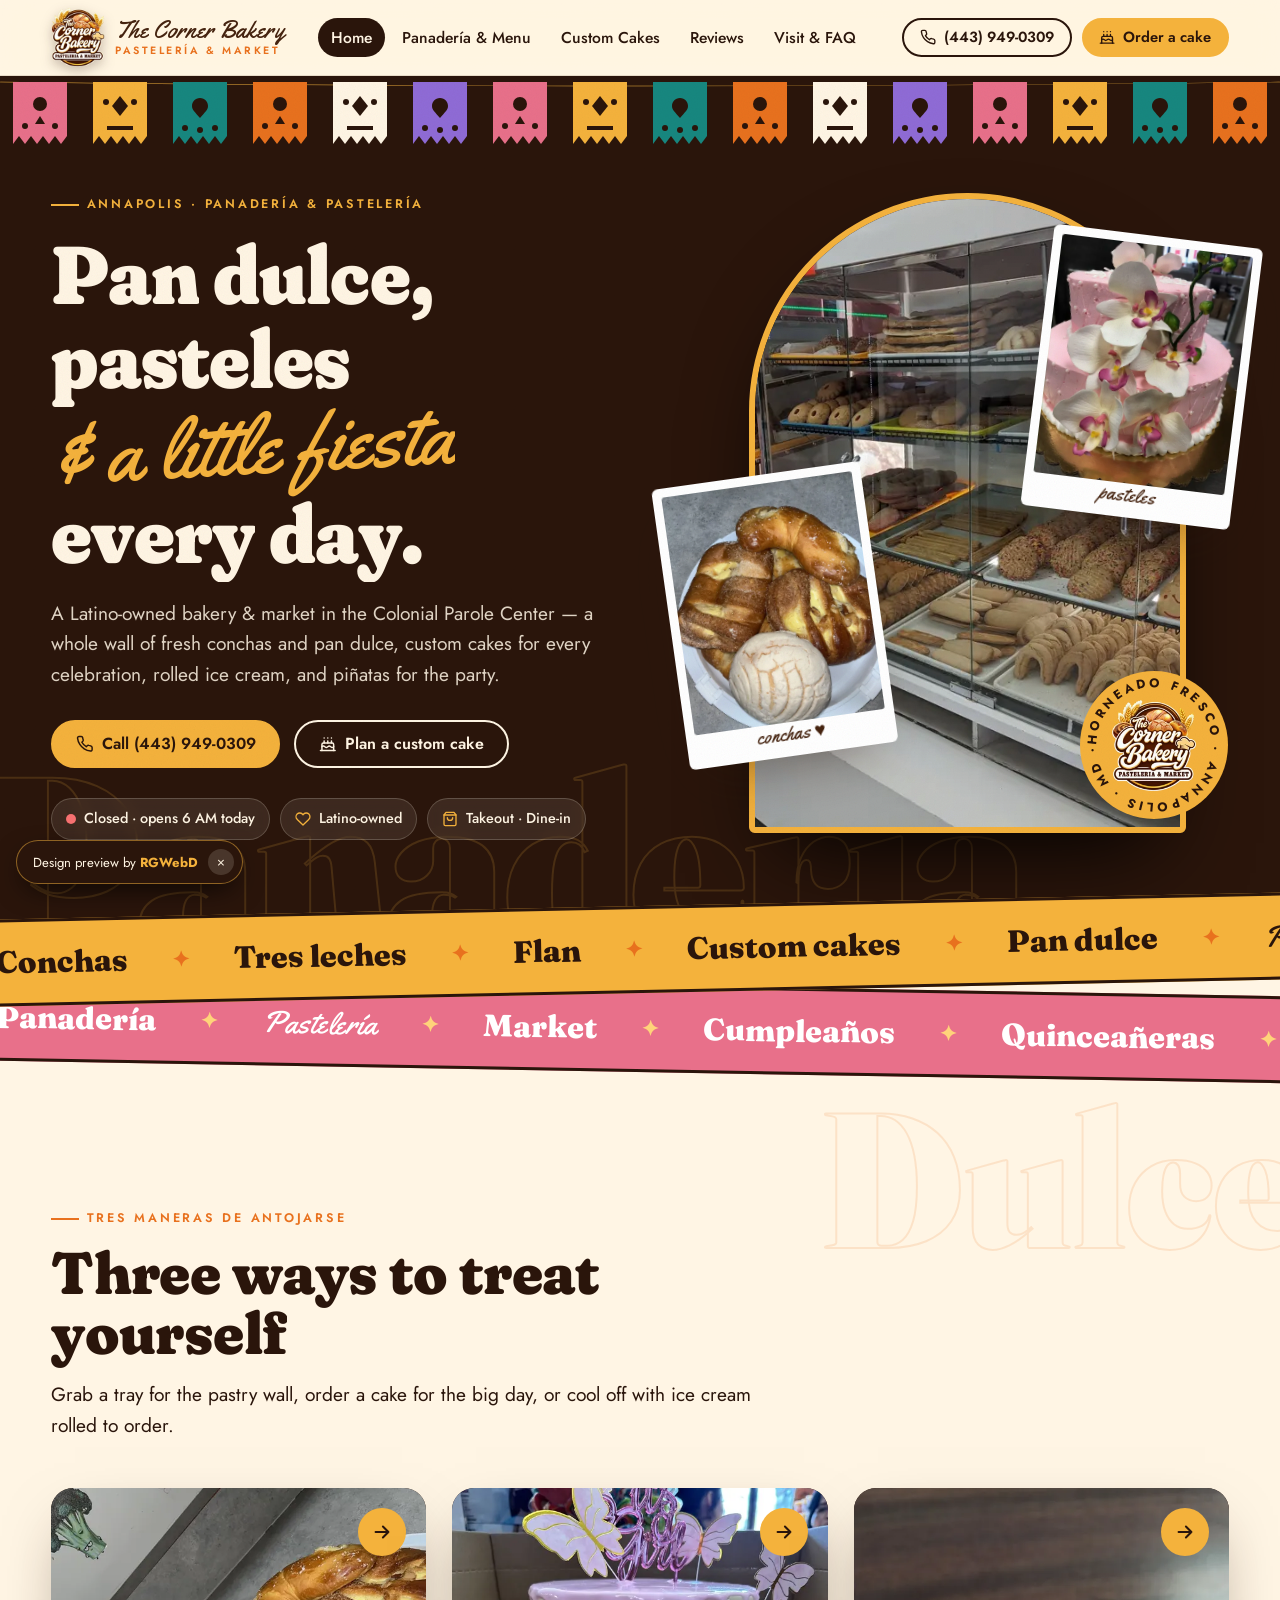
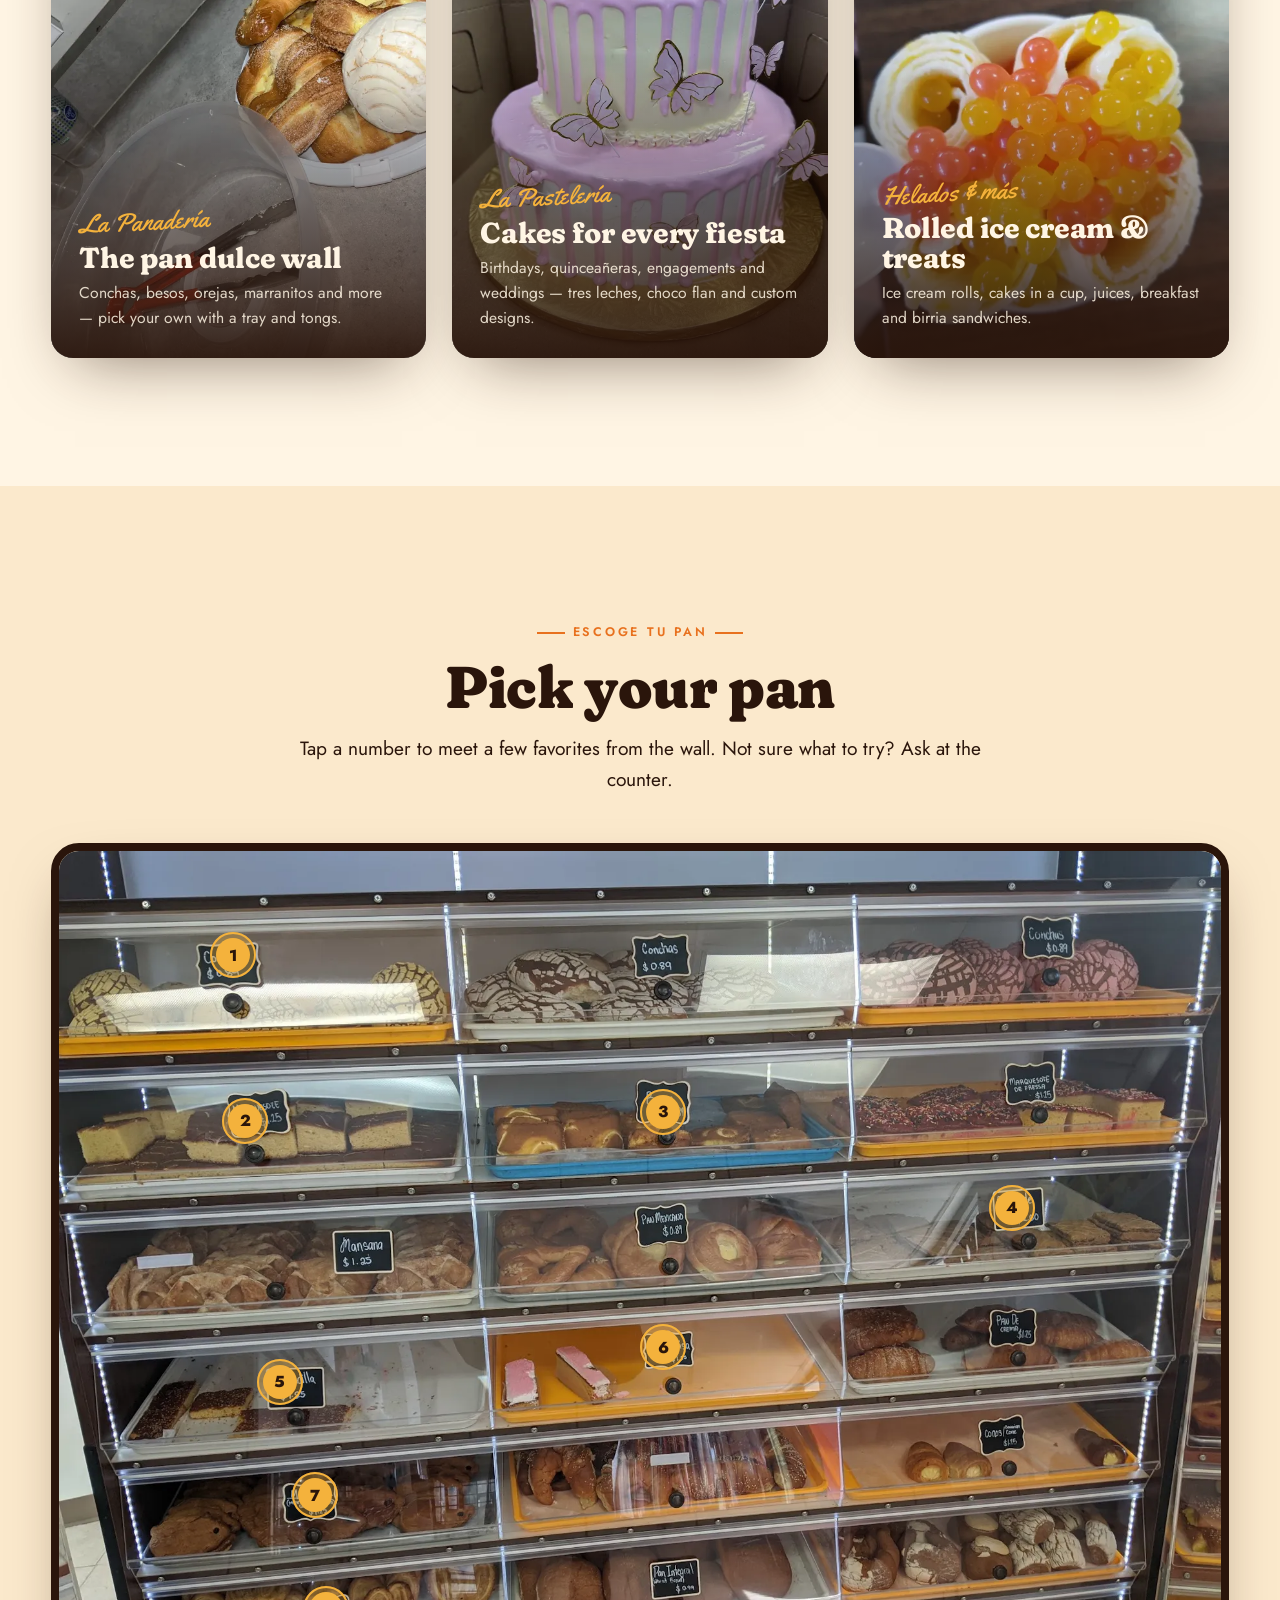
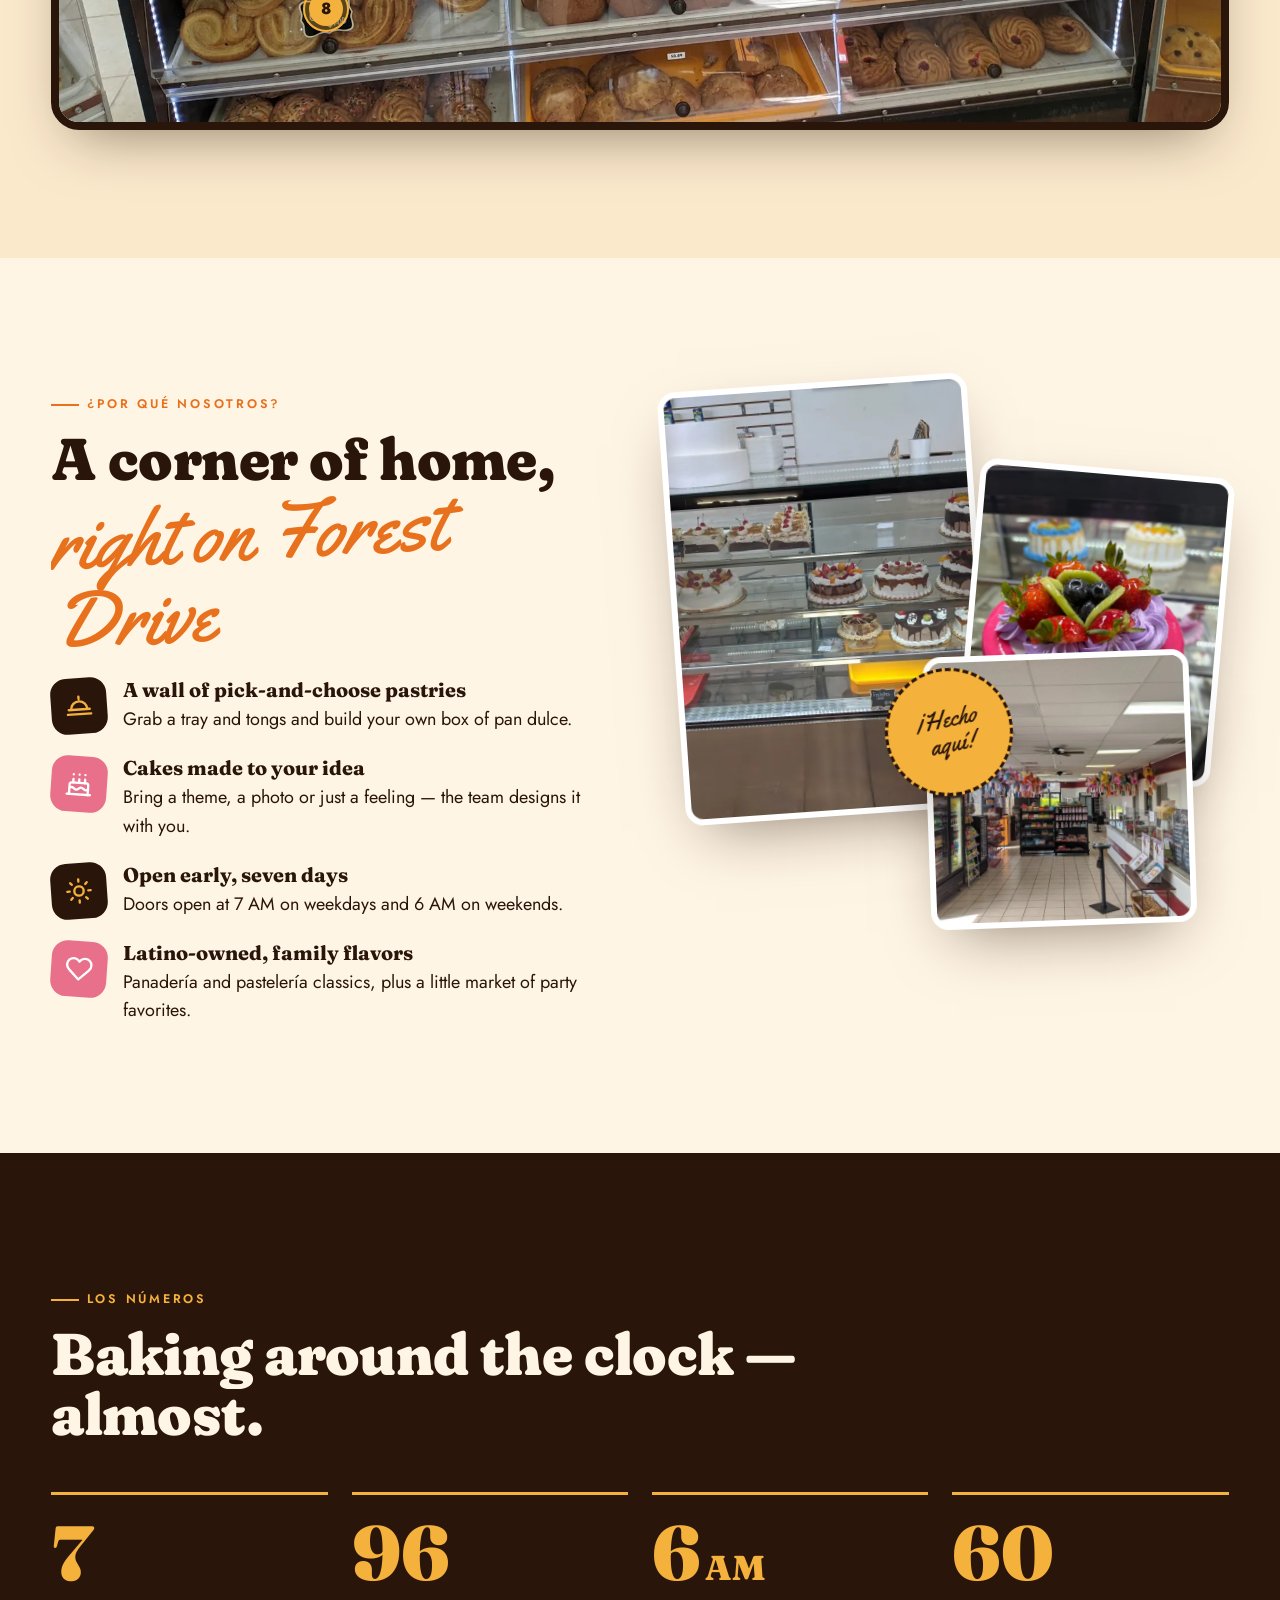
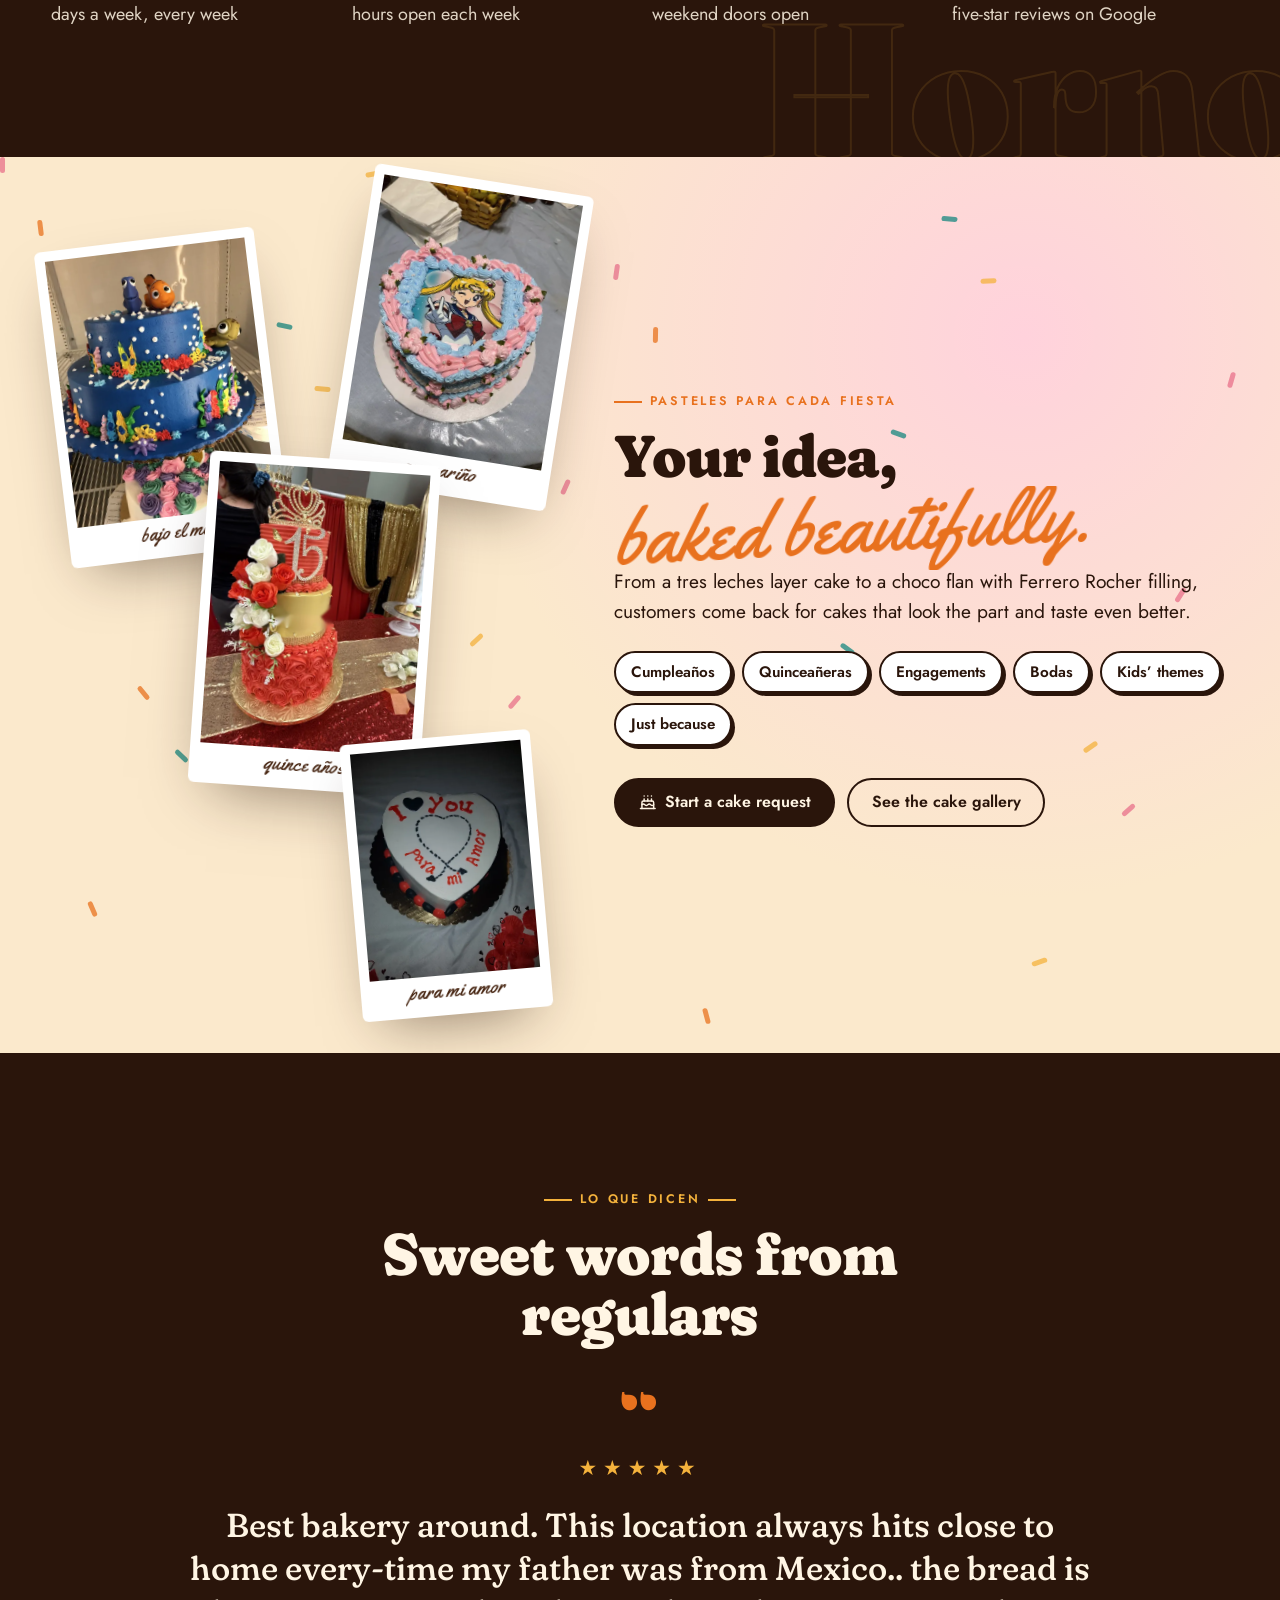
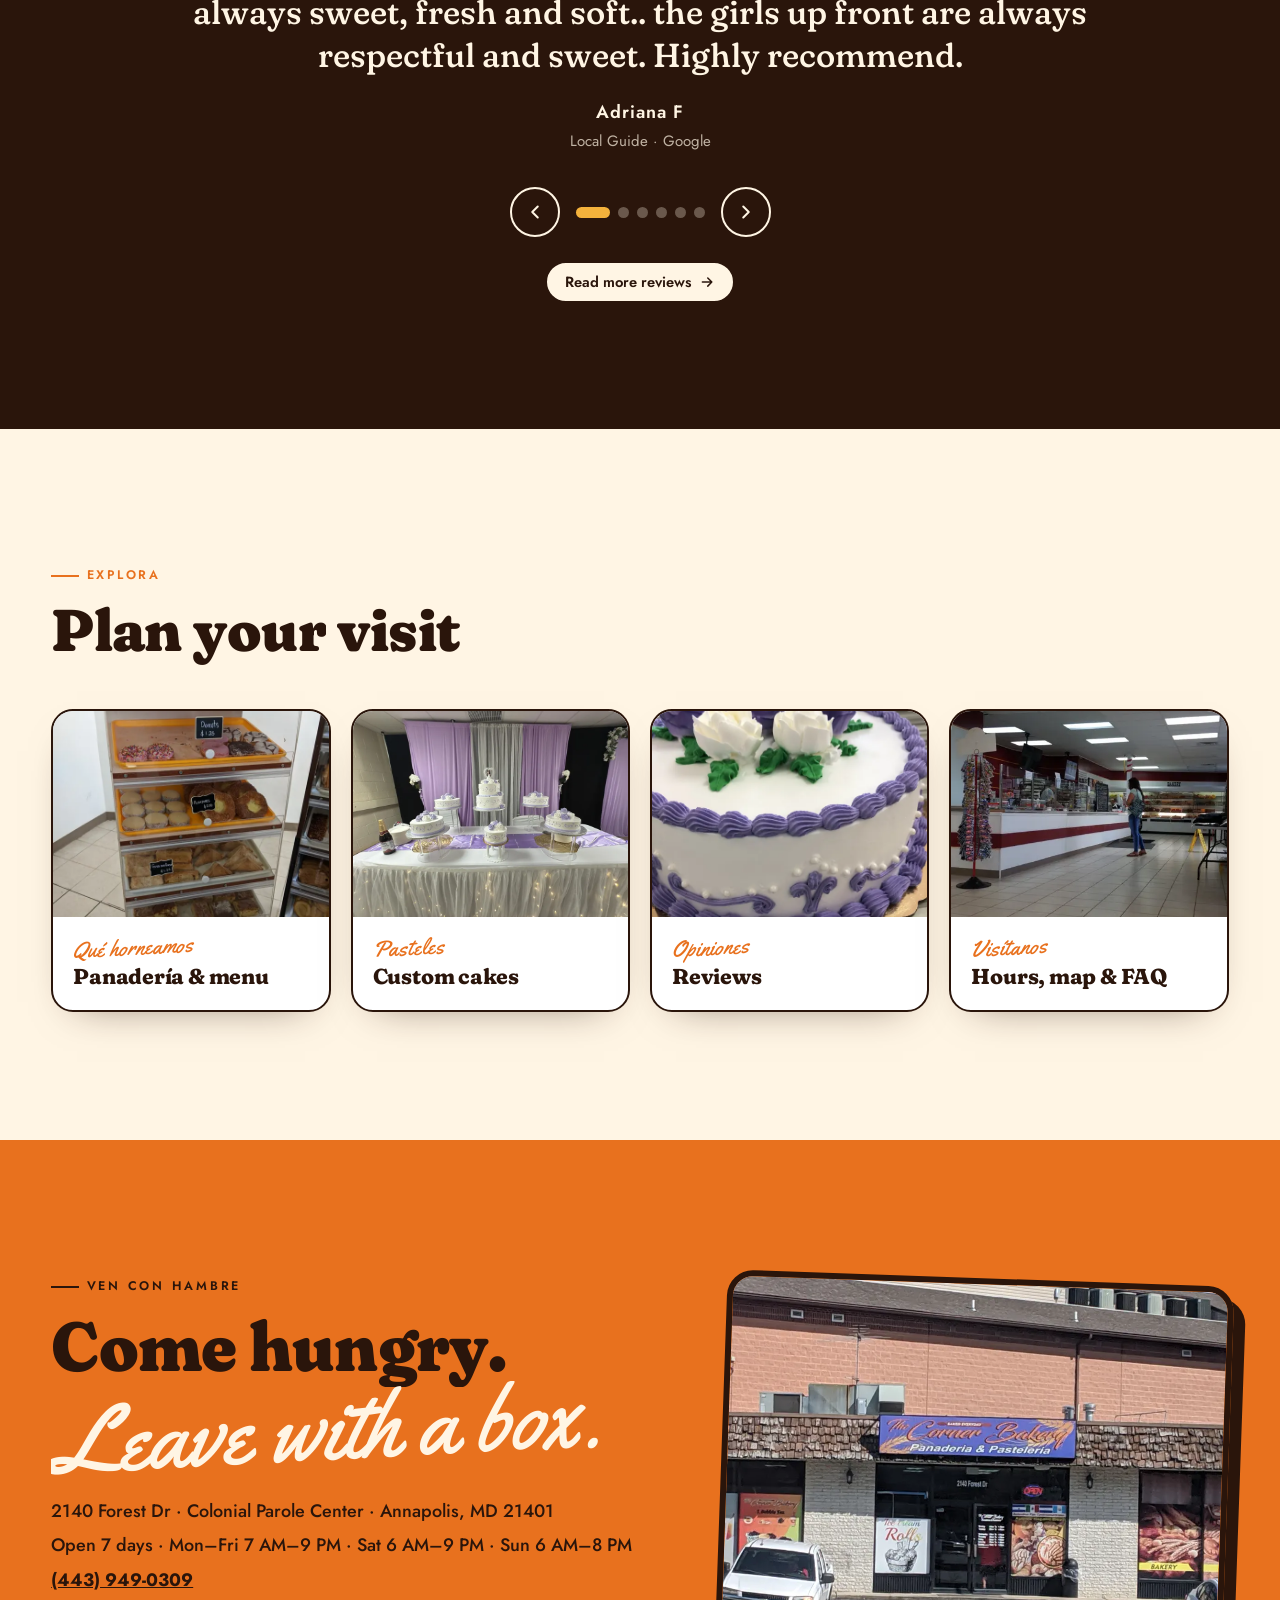
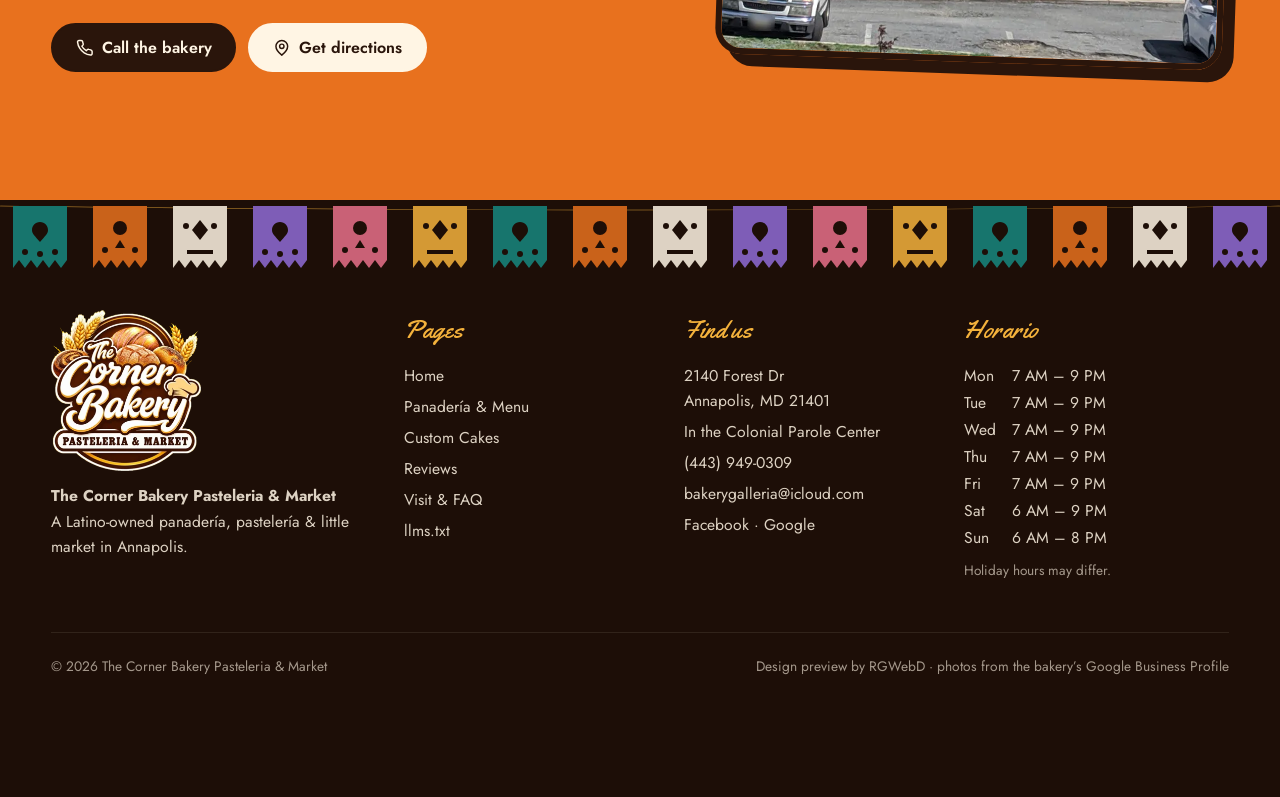
==== commit 55737fbf: "QA fixes: no duplicate photos, mobile drawer, short holiday strip" ====
--- a/index.html
+++ b/index.html
@@ -8,7 +8,7 @@
 <link rel="preconnect" href="https://fonts.googleapis.com"><link rel="preconnect" href="https://fonts.gstatic.com" crossorigin>
 <link href="https://fonts.googleapis.com/css2?family=Fraunces:opsz,wght,SOFT,WONK@9..144,500..900,0..100,0..1&family=Jost:wght@400;500;600;700&family=Yellowtail&display=swap" rel="stylesheet">
 <link rel="stylesheet" href="assets/styles.css?v=5"><script type="application/ld+json">{"@context": "https://schema.org", "@type": "Bakery", "@id": "https://rgwebd.github.io/cornerbakery-annapolis/#bakery", "name": "The Corner Bakery Pasteleria & Market", "alternateName": ["The Corner Bakery", "The Corner Bakery Cafe Panaderia y Pastelería"], "url": "https://rgwebd.github.io/cornerbakery-annapolis/", "image": ["https://rgwebd.github.io/cornerbakery-annapolis/assets/og-image.jpg", "https://rgwebd.github.io/cornerbakery-annapolis/assets/img/g23.webp", "https://rgwebd.github.io/cornerbakery-annapolis/assets/img/g24.webp"], "logo": "https://rgwebd.github.io/cornerbakery-annapolis/assets/brand/logo-640.png", "telephone": "+14439490309", "email": "bakerygalleria@icloud.com", "address": {"@type": "PostalAddress", "streetAddress": "2140 Forest Dr", "addressLocality": "Annapolis", "addressRegion": "MD", "postalCode": "21401", "addressCountry": "US"}, "geo": {"@type": "GeoCoordinates", "latitude": 38.9779628, "longitude": -76.536517}, "hasMap": "https://www.google.com/maps/place/The+Corner+Bakery+Pasteleria+%26+Market/@38.9779628,-76.536517,16z/data=!4m6!3m5!1s0x89b7f6c5efd0cb41:0xc60131baa17e5c86!8m2!3d38.9779628!4d-76.536517!16s%2Fg%2F11f4m7khv6", "sameAs": ["https://www.facebook.com/TheCornerBakeryCafePasteleria/", "https://www.google.com/maps/place/The+Corner+Bakery+Pasteleria+%26+Market/@38.9779628,-76.536517,16z/data=!4m6!3m5!1s0x89b7f6c5efd0cb41:0xc60131baa17e5c86!8m2!3d38.9779628!4d-76.536517!16s%2Fg%2F11f4m7khv6"], "servesCuisine": ["Latin American", "Bakery", "Desserts"], "openingHoursSpecification": [{"@type": "OpeningHoursSpecification", "dayOfWeek": ["Monday", "Tuesday", "Wednesday", "Thursday", "Friday"], "opens": "07:00", "closes": "21:00"}, {"@type": "OpeningHoursSpecification", "dayOfWeek": "Saturday", "opens": "06:00", "closes": "21:00"}, {"@type": "OpeningHoursSpecification", "dayOfWeek": "Sunday", "opens": "06:00", "closes": "20:00"}], "paymentAccepted": "Credit card, debit card, NFC mobile payments", "amenityFeature": [{"@type": "LocationFeatureSpecification", "name": "Takeout", "value": true}, {"@type": "LocationFeatureSpecification", "name": "Dine-in", "value": true}, {"@type": "LocationFeatureSpecification", "name": "Wheelchair accessible parking lot", "value": true}], "aggregateRating": {"@type": "AggregateRating", "ratingValue": 3.7, "reviewCount": 108, "bestRating": 5}, "review": [{"@type": "Review", "author": {"@type": "Person", "name": "Adriana F"}, "reviewRating": {"@type": "Rating", "ratingValue": 5, "bestRating": 5}, "reviewBody": "Best bakery around. This location always hits close to home every-time my father was from Mexico.. the bread is always sweet, fresh and soft.. the girls up front are always respectful and sweet. Highly recommend.", "publisher": {"@type": "Organization", "name": "Google"}}, {"@type": "Review", "author": {"@type": "Person", "name": "Andrew Crawford"}, "reviewRating": {"@type": "Rating", "ratingValue": 5, "bestRating": 5}, "reviewBody": "This place is a gem. Best Flan in the state. Very unique baked goods and treats. Swing by and check it out. The smell of the bakery will let you know you are the right place!", "publisher": {"@type": "Organization", "name": "Google"}}, {"@type": "Review", "author": {"@type": "Person", "name": "jeffey martinez"}, "reviewRating": {"@type": "Rating", "ratingValue": 5, "bestRating": 5}, "reviewBody": "This bakery did a great job making a special requested design for a birthday. The staff listened to what I wanted and surpassed our expectation! I would highly recommend them. Will definitely be coming back again", "publisher": {"@type": "Organization", "name": "Google"}}, {"@type": "Review", "author": {"@type": "Person", "name": "Monica Yupe"}, "reviewRating": {"@type": "Rating", "ratingValue": 5, "bestRating": 5}, "reviewBody": "Absolutely stunning birthday cake! Not only was it beautifully decorated, it. tasted amazing too. We will definitely come back request more cakes :)", "publisher": {"@type": "Organization", "name": "Google"}}, {"@type": "Review", "author": {"@type": "Person", "name": "Madeleine Sofia Sanchez"}, "reviewRating": {"@type": "Rating", "ratingValue": 5, "bestRating": 5}, "reviewBody": "My brother ordered me a choco flan with rocher ferrero filling and it was so good 😊 All my guest really loved the taste of the cake as well. Thank you for this wonderful birthday cake.", "publisher": {"@type": "Organization", "name": "Google"}}, {"@type": "Review", "author": {"@type": "Person", "name": "M F"}, "reviewRating": {"@type": "Rating", "ratingValue": 5, "bestRating": 5}, "reviewBody": "I ordered a custom cake for my son’s 2nd birthday , it was better than expected and it was delicious. 100% recommend and will be ordering from here again.", "publisher": {"@type": "Organization", "name": "Google"}}], "knowsAbout": ["Pan dulce", "Conchas", "Custom cakes", "Birthday cakes", "Tres leches cake", "Flan", "Rolled ice cream", "Piñatas"]}</script><script type="application/ld+json">{"@context": "https://schema.org", "@type": "WebSite", "name": "The Corner Bakery Pasteleria & Market", "url": "https://rgwebd.github.io/cornerbakery-annapolis/"}</script></head><body class="grain"><a class="skip" href="#main">Skip to content</a><div class="progress" aria-hidden="true"></div>
-<div class="holiday" role="note" hidden><b>Thanksgiving week:</b> our flyer says we’re <i lang="es">¡abierto toda la noche!</i> on Thu, Nov 26 — holiday hours may differ, so <a href="tel:+14439490309">call (443) 949-0309</a> to confirm. <button type="button" aria-label="Dismiss holiday notice" style="position:absolute;right:10px;top:50%;translate:0 -50%;background:none;border:0;color:inherit;font-size:1.2rem">×</button></div>
+<div class="holiday" role="note" hidden><span class="short"><b>Thanksgiving:</b> open late Thu 11/26 per our flyer — <a href="tel:+14439490309">call to confirm</a></span><span class="long"><b>Thanksgiving week:</b> our flyer says we’re <i lang="es">¡abierto toda la noche!</i> on Thu, Nov 26 — holiday hours may differ, so <a href="tel:+14439490309">call (443) 949-0309</a> to confirm.</span> <button type="button" aria-label="Dismiss holiday notice" style="position:absolute;right:10px;top:50%;translate:0 -50%;background:none;border:0;color:inherit;font-size:1.2rem">×</button></div>
 <header class="nav"><div class="wrap">
 <a class="brand" href="index.html" aria-label="The Corner Bakery home"><img src="assets/brand/logo-160.webp" width="160" height="173" alt="The Corner Bakery logo"><span><b>The Corner Bakery</b><small>Pastelería &amp; Market</small></span></a>
 <nav aria-label="Main"><ul class="menu"><li><a href="index.html" aria-current="page">Home</a></li><li><a href="menu.html">Panadería & Menu</a></li><li><a href="cakes.html">Custom Cakes</a></li><li><a href="reviews.html">Reviews</a></li><li><a href="visit.html">Visit & FAQ</a></li></ul></nav>
--- a/assets/styles.css
+++ b/assets/styles.css
@@ -64,9 +64,9 @@
 .burger[aria-expanded=true] span{background:transparent}
 .burger[aria-expanded=true] span:before{transform:translateY(6px) rotate(45deg)}
 .burger[aria-expanded=true] span:after{transform:translateY(-6px) rotate(-45deg)}
-.drawer{position:fixed;inset:0;z-index:99;background:var(--choc);color:var(--cream);padding:calc(var(--nav) + 40px) 8vw 40px;display:flex;flex-direction:column;gap:6px;transform:translateY(-100%);transition:transform .5s cubic-bezier(.7,0,.2,1);visibility:hidden}
+.drawer{position:fixed;inset:0;z-index:99;background:var(--choc);color:var(--cream);padding:calc(var(--nav) + 90px) 8vw 40px;overflow-y:auto;display:flex;flex-direction:column;gap:6px;transform:translateY(-100%);transition:transform .5s cubic-bezier(.7,0,.2,1);visibility:hidden}
 .drawer.open{transform:none;visibility:visible}
-.drawer a.dl{font-family:var(--fd);font-weight:800;font-size:2.4rem;text-decoration:none;padding:4px 0;border-bottom:1px solid rgba(255,245,228,.12)}
+.drawer a.dl{font-family:var(--fd);font-weight:800;font-size:clamp(1.7rem,7vw,2.4rem);line-height:1.15;text-decoration:none;padding:4px 0;border-bottom:1px solid rgba(255,245,228,.12)}
 .drawer a.dl small{font-family:var(--fs);font-weight:400;color:var(--gold);font-size:1.3rem;margin-left:10px}
 .drawer .row{display:flex;gap:10px;margin-top:22px;flex-wrap:wrap}
 /* papel picado */
@@ -417,7 +417,9 @@
   .polaroid{width:36%;padding:6px 6px 26px}
   .polaroid figcaption{font-size:1rem;bottom:3px}
   .hero-art .p1{left:-2%;bottom:-4%}
-  .hero-art .p2{right:-2%;top:4%}
+  .hero-art .p2{right:0;top:4%}
+  .holiday .long{display:none}
+  .holiday{font-size:.82rem}
   .stamp-wrap{display:none}
   .hero .ctas .btn{flex:1 1 100%;justify-content:center}
   .teasers{grid-template-columns:1fr}
@@ -446,3 +448,6 @@
   .rv,.split .w>span{opacity:1!important;transform:none!important}
   .loader{display:none}
 }
+
+.holiday .short{display:none}
+@media (max-width:600px){.holiday .short{display:inline}}
